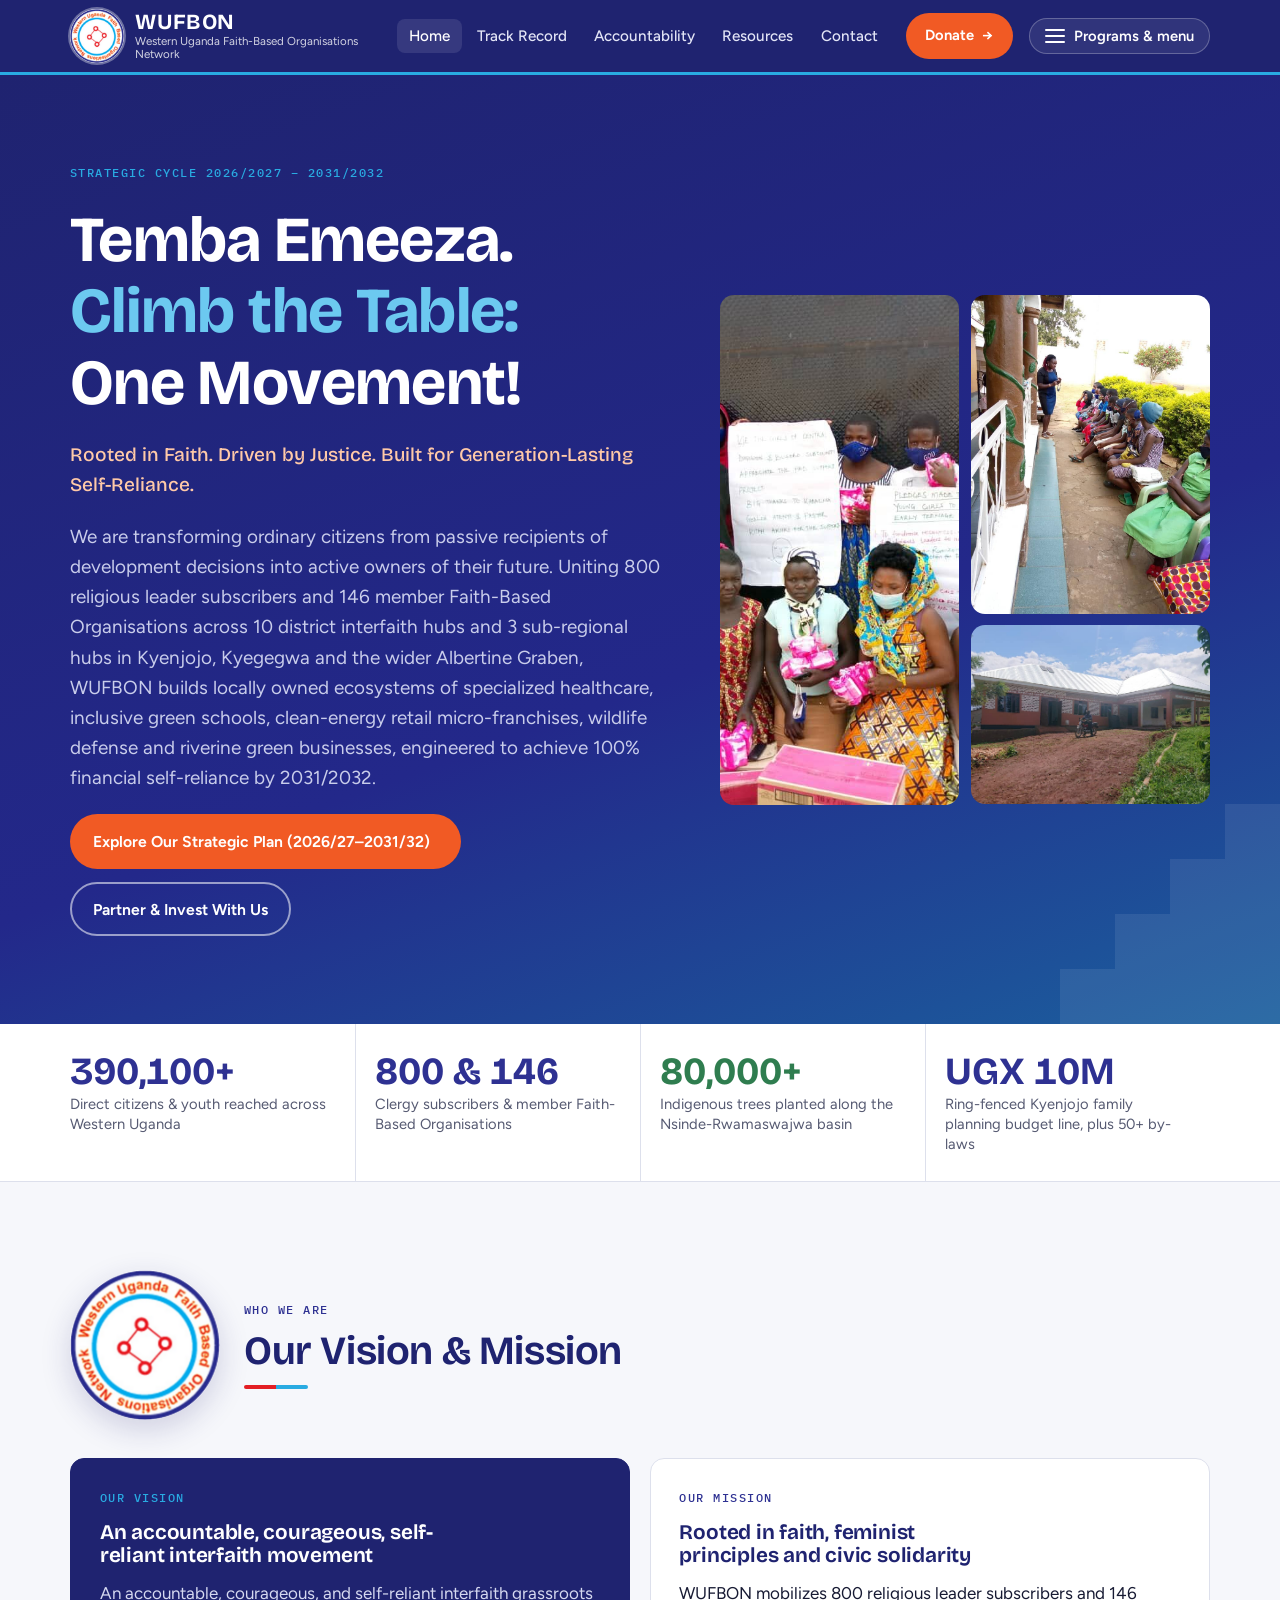
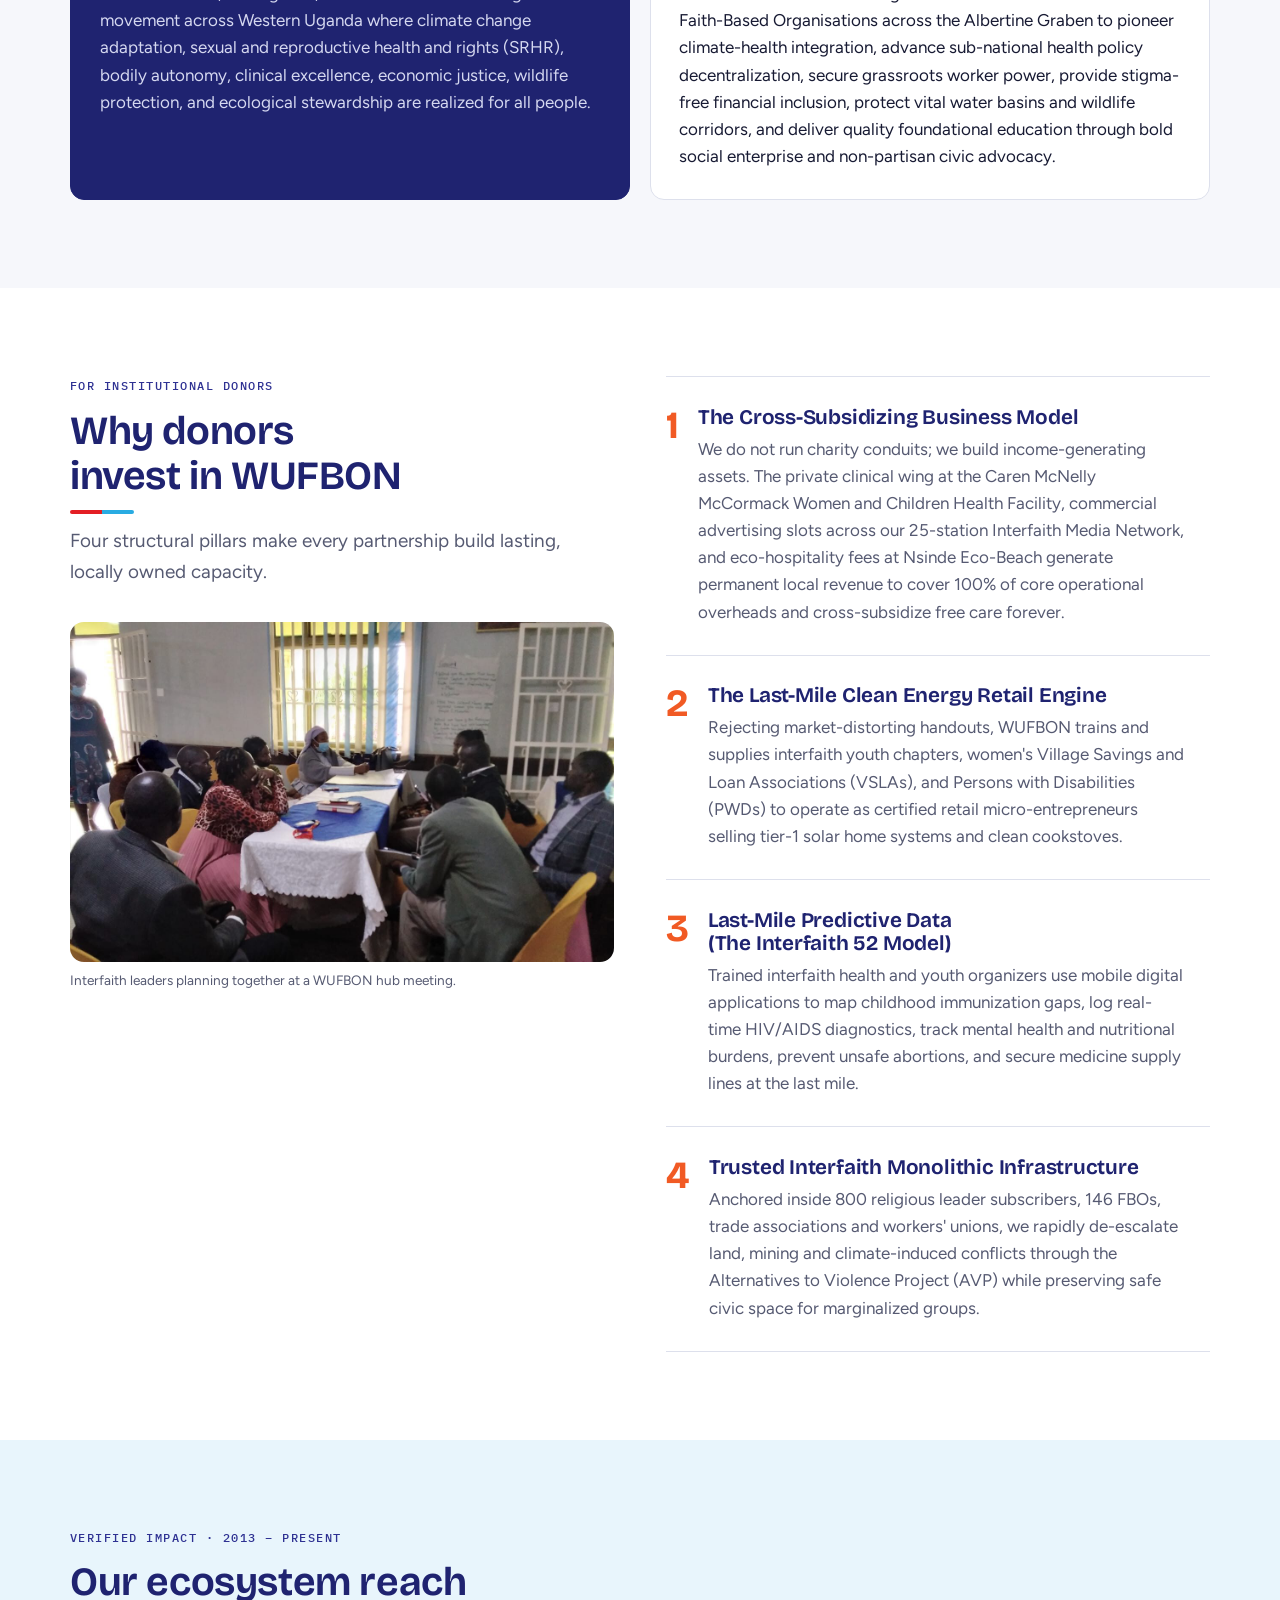
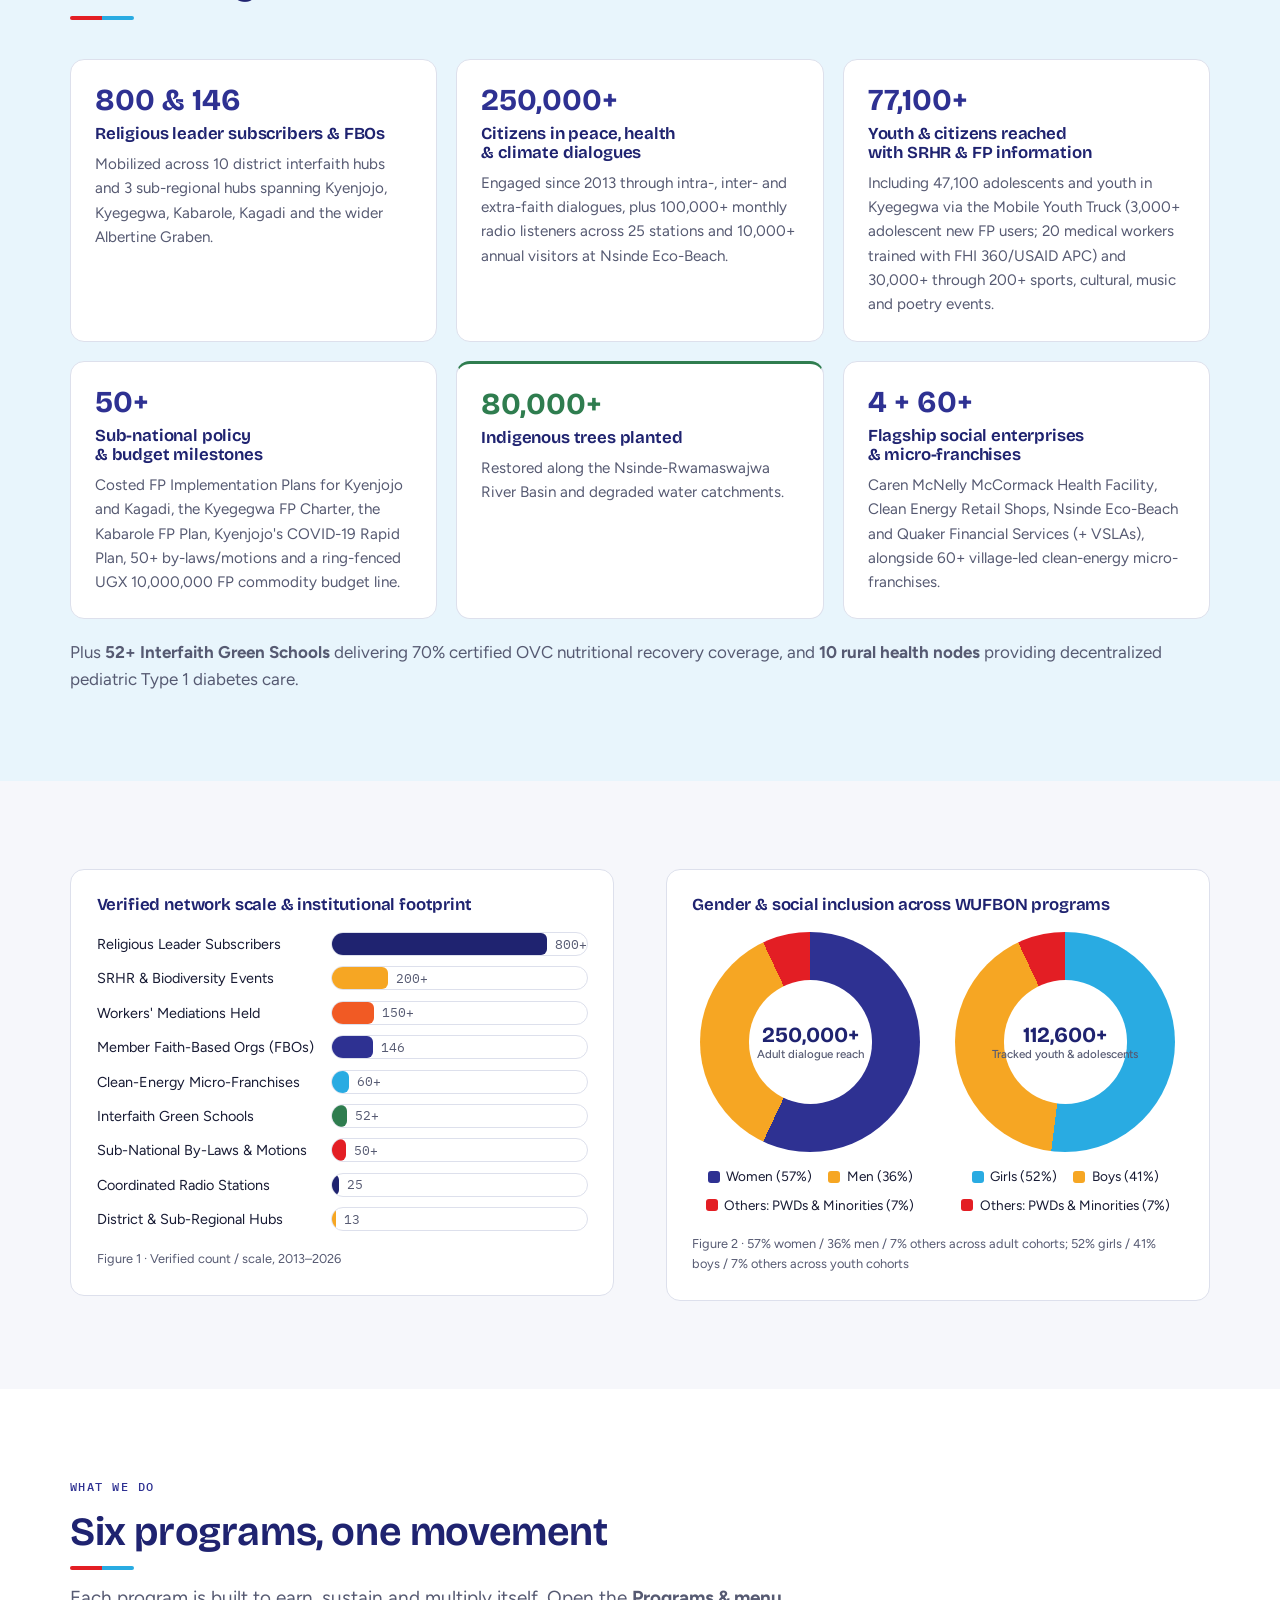
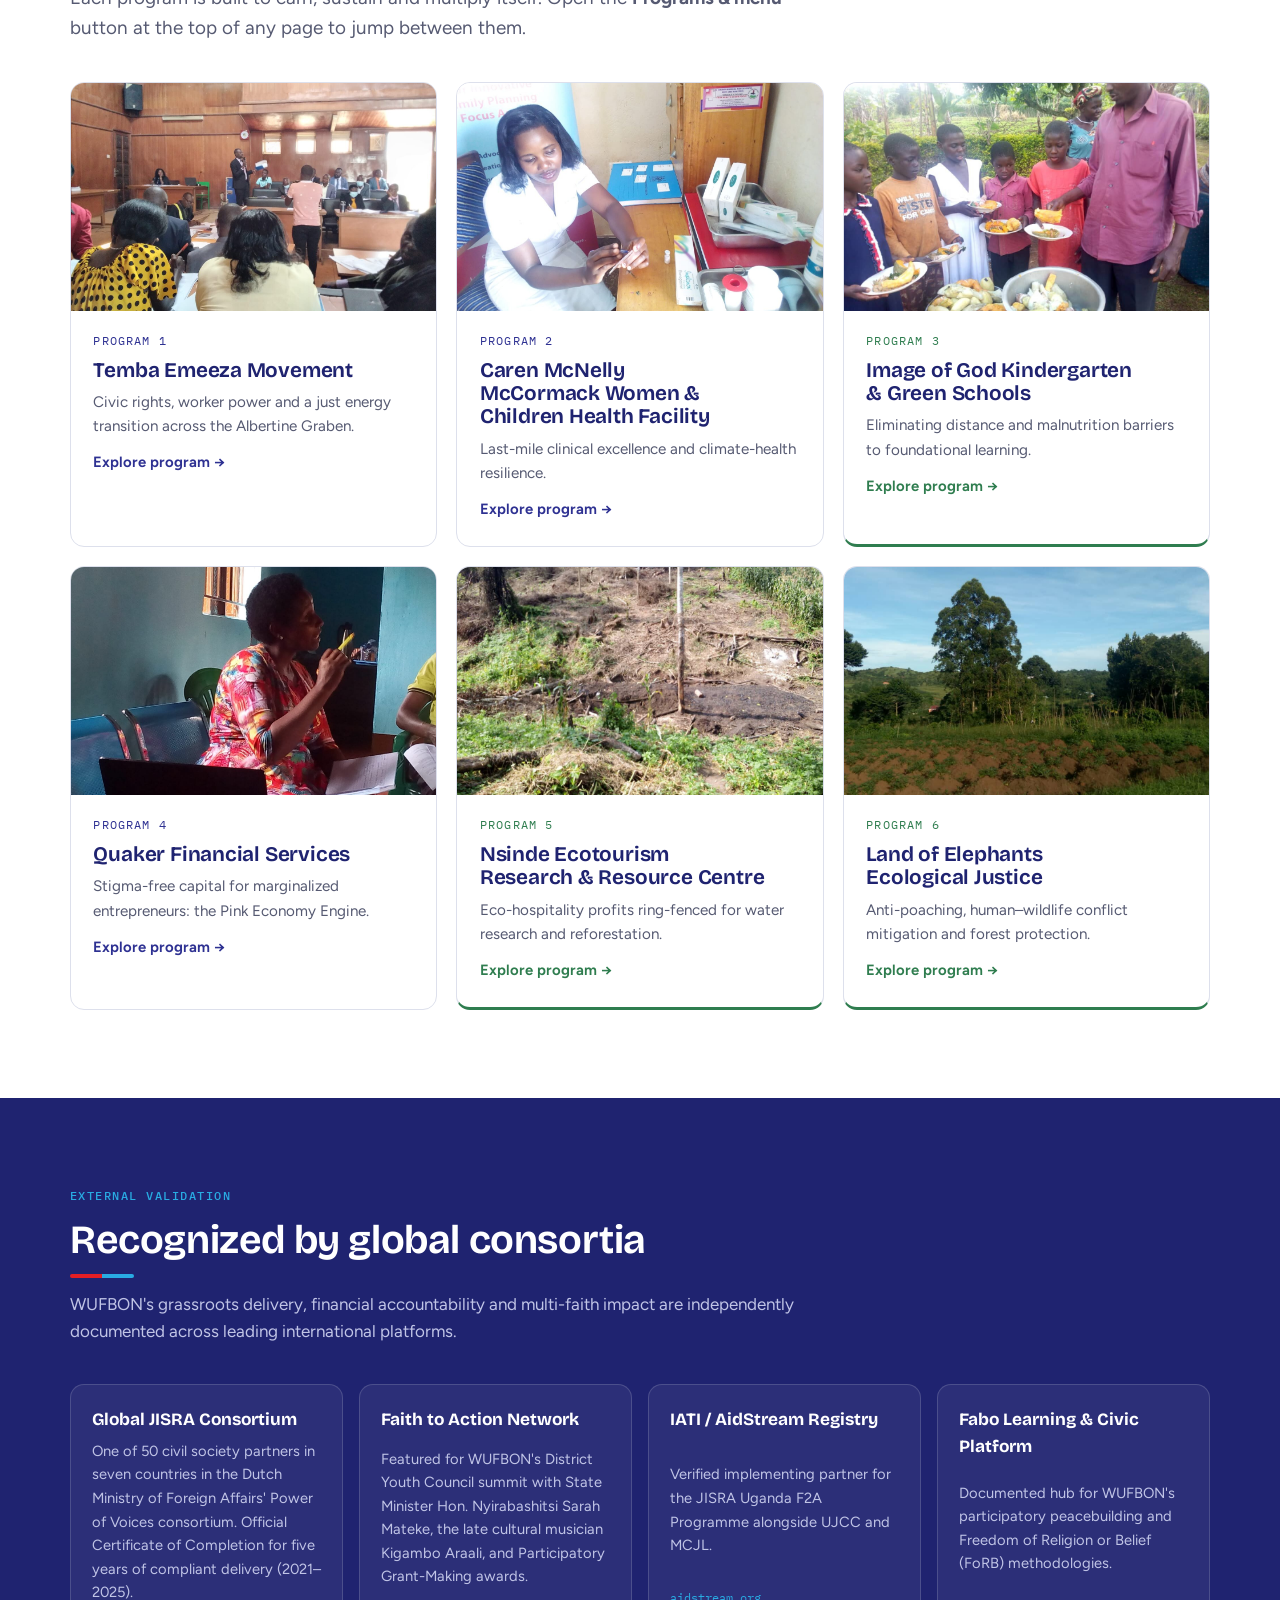
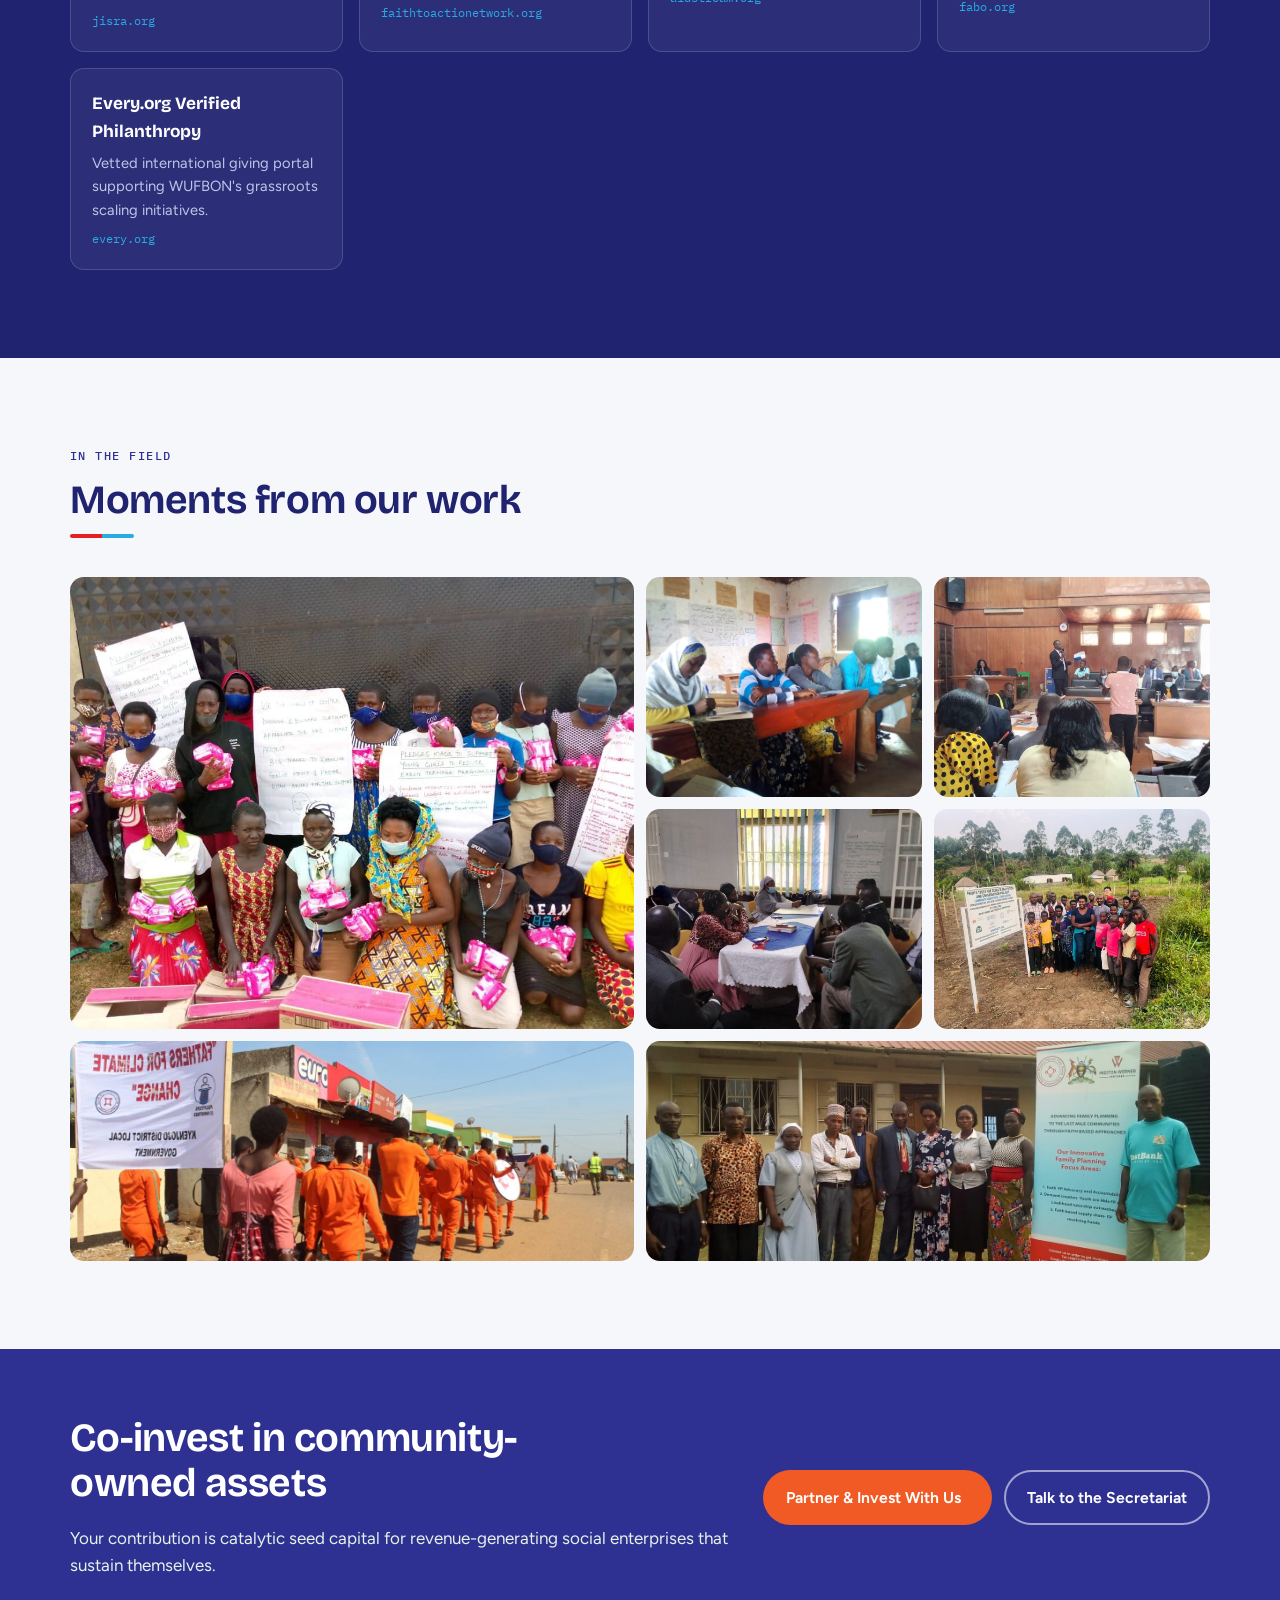
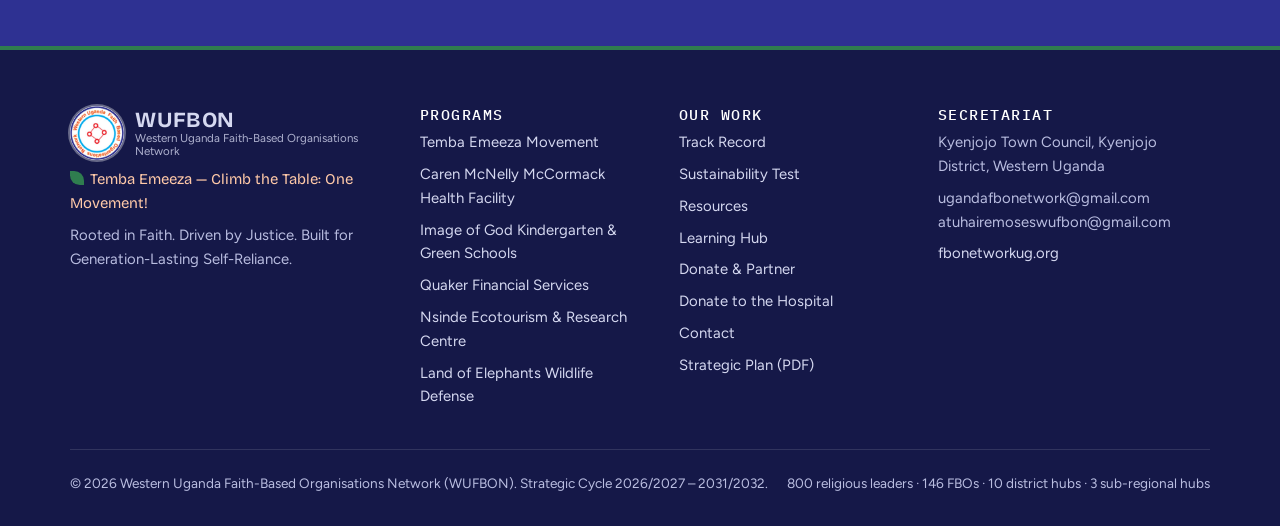
==== index.html @ d3ce6b32 "upload" ====
<!doctype html>
<html lang="en">
<head>
<meta charset="utf-8">
<meta name="viewport" content="width=device-width, initial-scale=1, viewport-fit=cover">
<title>WUFBON — Western Uganda Faith-Based Organisations Network</title>
<meta name="claude:viewport-fit-sides" content="cover">
<meta name="description" content="Temba Emeeza — Climb the Table: One Movement! 800 religious leaders and 146 FBOs building self-reliant communities across Western Uganda.">
<link rel="preconnect" href="https://fonts.googleapis.com"><link rel="preconnect" href="https://fonts.gstatic.com" crossorigin><link rel="stylesheet" href="https://fonts.googleapis.com/css2?family=Bricolage+Grotesque:opsz,wght@12..96,500;12..96,650;12..96,700&family=Figtree:wght@400;500;600;700&family=IBM+Plex+Mono:wght@500&display=swap">
<link rel="icon" type="image/png" href="assets/img/favicon.png">
<link rel="stylesheet" href="assets/css/style.css">
</head>
<body class="">
<a class="skip" href="#main">Skip to content</a>
<header class="site-header">
  <div class="wrap nav">
    <a class="brand" href="index.html" aria-label="WUFBON home"><img class="brand-mark" src="assets/img/wufbon-logo.png" alt="WUFBON logo" width="54" height="54"><span class="brand-text"><strong>WUFBON</strong><span>Western Uganda Faith-Based Organisations Network</span></span></a>
    <ul class="nav-links">
      <li><a href="index.html">Home</a></li>
      <li><a href="projects-and-track-record.html">Track Record</a></li>
      <li><a href="sustainability-test.html">Accountability</a></li>
      <li><a href="resources.html">Resources</a></li>
      <li><a href="contact.html">Contact</a></li>
    </ul>
    <a class="btn btn-primary" href="donate.html">Donate</a>
    <button class="menu-toggle" type="button" data-menu-toggle aria-controls="site-menu" aria-expanded="false"><span class="burger" aria-hidden="true"><span></span><span></span><span></span></span><span class="label">Programs &amp; menu</span></button>
  </div>
</header>

<div class="drawer-backdrop" data-menu-close></div>
<nav class="drawer" id="site-menu" aria-label="Site menu" aria-hidden="true">
  <div class="drawer-head"><a class="brand" href="index.html" style="color:var(--forest)"><img class="brand-mark" src="assets/img/wufbon-logo.png" alt="WUFBON logo" width="54" height="54"><span class="brand-text"><strong style="color:var(--forest)">WUFBON</strong></span></a><button class="drawer-close" type="button" data-menu-close aria-label="Close menu">&times;</button></div>
  <div class="drawer-group"><h2>Our Programs</h2><a href="temba-emeeza-movement.html"><span class="num">01</span><strong>Temba Emeeza Movement</strong><small>Civic rights, worker power & just energy transition</small></a><a href="caren-mccormack-facility.html"><span class="num">02</span><strong>Caren McNelly McCormack Health Facility</strong><small>Women & children's clinical care, climate-health resilience</small></a><a href="green-schools.html"><span class="num">03</span><strong>Image of God Kindergarten & Green Schools</strong><small>52+ interfaith green schools, OVC meals</small></a><a href="quaker-financial-services.html"><span class="num">04</span><strong>Quaker Financial Services</strong><small>Stigma-free capital, the Pink Economy Fund</small></a><a href="conservation-and-ecotourism.html#nsinde"><span class="num">05</span><strong>Nsinde Ecotourism & Research Centre</strong><small>Eco-beach, water lab, riverbank reforestation</small></a><a href="conservation-and-ecotourism.html#elephants"><span class="num">06</span><strong>Land of Elephants Wildlife Defense</strong><small>Anti-poaching, human–wildlife conflict, forests</small></a></div>
  <div class="drawer-group simple"><h2>Our Work &amp; Accountability</h2>
    <a href="projects-and-track-record.html">Track Record (2013–2026)</a>
    <a href="projects-and-track-record.html#policy">Policy &amp; Governance Milestones</a>
    <a href="projects-and-track-record.html#archive">Partnership Archive</a>
    <a href="sustainability-test.html">Five-Question Financial Exit Test</a>
  </div>
  <div class="drawer-group simple"><h2>Resources</h2>
    <a href="resources.html">Resources &amp; Publications</a>
    <a href="learning-hub.html">Learning Hub</a>
  </div>
  <div class="drawer-group simple"><h2>Get Involved</h2>
    <a href="index.html">Home</a>
    <a href="donate.html">Donate &amp; Partner</a>
    <a href="https://www.every.org/western-uganda-fbo-network/f/caren-mcnelly-mccormack">Donate to the Hospital</a>
    <a href="contact.html">Contact Secretariat &amp; Hubs</a>
    <a href="https://fbonetworkug.org/strategic-plan-2026-2032.pdf">Strategic Plan 2026/27–2031/32 (PDF)</a>
  </div>
</nav>
<main id="main">

<section class="hero">
  <svg class="steps-motif" viewBox="0 0 200 200" aria-hidden="true"><path d="M0 200V150h50v-50h50V50h50V0h50v200z" fill="#fff"/></svg>
  <div class="wrap">
    <div class="hero-copy">
      <p class="eyebrow">Strategic Cycle 2026/2027 – 2031/2032</p>
      <h1>Temba Emeeza. <em>Climb the Table:</em> One Movement!</h1>
      <p class="hero-tag">Rooted in Faith. Driven by Justice. Built for Generation-Lasting Self-Reliance.</p>
      <p class="lead">We are transforming ordinary citizens from passive recipients of development decisions into active owners of their future. Uniting 800 religious leader subscribers and 146 member Faith-Based Organisations across 10 district interfaith hubs and 3 sub-regional hubs in Kyenjojo, Kyegegwa and the wider Albertine Graben, WUFBON builds locally owned ecosystems of specialized healthcare, inclusive green schools, clean-energy retail micro-franchises, wildlife defense and riverine green businesses, engineered to achieve 100% financial self-reliance by 2031/2032.</p>
      <div class="cta-row"><a class="btn btn-primary" href="https://fbonetworkug.org/strategic-plan-2026-2032.pdf">Explore Our Strategic Plan (2026/27–2031/32)</a><a class="btn btn-ghost" href="donate.html">Partner &amp; Invest With Us</a></div>
    </div>
    <div class="hero-collage">
      <img src="assets/img/pad-support-pledges.jpg" alt="Girls from Central Division and Busoro sub-county holding sanitary pads and pledge posters at a WUFBON pad support project" class="">
      <img src="assets/img/youth-srhr-session.jpg" alt="A WUFBON facilitator leading an outdoor session with adolescent girls" class="">
      <img src="assets/img/health-facility-building.jpg" alt="The Caren McNelly McCormack Women and Children Health Facility building in Kigoba (Nsinde)" class="">
    </div>
  </div>
</section>

<section class="stats" aria-label="Impact at a glance"><div class="wrap">
  <div class="stat"><b>390,100+</b><span>Direct citizens &amp; youth reached across Western Uganda</span></div>
  <div class="stat"><b>800 &amp; 146</b><span>Clergy subscribers &amp; member Faith-Based Organisations</span></div>
  <div class="stat leaf"><b>80,000+</b><span>Indigenous trees planted along the Nsinde-Rwamaswajwa basin</span></div>
  <div class="stat"><b>UGX 10M</b><span>Ring-fenced Kyenjojo family planning budget line, plus 50+ by-laws</span></div>
</div></section>

<section class="section" id="about"><div class="wrap">
  <div class="section-head" style="grid-template-columns:auto 1fr;align-items:center;gap:1.5rem;max-width:none"><img class="logo-badge" src="assets/img/wufbon-logo.png" alt="Western Uganda Faith Based Organisations Network logo"><div class="stack" style="gap:.6rem"><p class="eyebrow">Who we are</p><h2>Our Vision &amp; Mission</h2></div></div>
  <div class="vm">
    <article><p class="eyebrow">Our Vision</p><h3>An accountable, courageous, self-reliant interfaith movement</h3><p>An accountable, courageous, and self-reliant interfaith grassroots movement across Western Uganda where climate change adaptation, sexual and reproductive health and rights (SRHR), bodily autonomy, clinical excellence, economic justice, wildlife protection, and ecological stewardship are realized for all people.</p></article>
    <article><p class="eyebrow">Our Mission</p><h3>Rooted in faith, feminist principles and civic solidarity</h3><p>WUFBON mobilizes 800 religious leader subscribers and 146 Faith-Based Organisations across the Albertine Graben to pioneer climate-health integration, advance sub-national health policy decentralization, secure grassroots worker power, provide stigma-free financial inclusion, protect vital water basins and wildlife corridors, and deliver quality foundational education through bold social enterprise and non-partisan civic advocacy.</p></article>
  </div>
</div></section>

<section class="section alt"><div class="wrap">
  <div class="split">
    <div class="stack">
      <div class="section-head" style="margin-bottom:1rem"><p class="eyebrow">For institutional donors</p><h2>Why donors invest in WUFBON</h2><p class="lead">Four structural pillars make every partnership build lasting, locally owned capacity.</p></div>
      <figure class="photo"><img src="assets/img/interfaith-dialogue.jpg" alt="Religious and community leaders, including a Catholic sister, in a WUFBON interfaith planning meeting" class=""><figcaption>Interfaith leaders planning together at a WUFBON hub meeting.</figcaption></figure>
    </div>
    <div class="pillars" style="grid-template-columns:1fr">
      <div class="pillar" style="padding-left:0;border-left:0"><span class="n">1</span><h3>The Cross-Subsidizing Business Model</h3><p class="muted">We do not run charity conduits; we build income-generating assets. The private clinical wing at the Caren McNelly McCormack Women and Children Health Facility, commercial advertising slots across our 25-station Interfaith Media Network, and eco-hospitality fees at Nsinde Eco-Beach generate permanent local revenue to cover 100% of core operational overheads and cross-subsidize free care forever.</p></div>
      <div class="pillar" style="padding-left:0;border-left:0"><span class="n">2</span><h3>The Last-Mile Clean Energy Retail Engine</h3><p class="muted">Rejecting market-distorting handouts, WUFBON trains and supplies interfaith youth chapters, women's Village Savings and Loan Associations (VSLAs), and Persons with Disabilities (PWDs) to operate as certified retail micro-entrepreneurs selling tier-1 solar home systems and clean cookstoves.</p></div>
      <div class="pillar" style="padding-left:0;border-left:0"><span class="n">3</span><h3>Last-Mile Predictive Data (The Interfaith 52 Model)</h3><p class="muted">Trained interfaith health and youth organizers use mobile digital applications to map childhood immunization gaps, log real-time HIV/AIDS diagnostics, track mental health and nutritional burdens, prevent unsafe abortions, and secure medicine supply lines at the last mile.</p></div>
      <div class="pillar" style="padding-left:0;border-left:0"><span class="n">4</span><h3>Trusted Interfaith Monolithic Infrastructure</h3><p class="muted">Anchored inside 800 religious leader subscribers, 146 FBOs, trade associations and workers' unions, we rapidly de-escalate land, mining and climate-induced conflicts through the Alternatives to Violence Project (AVP) while preserving safe civic space for marginalized groups.</p></div>
    </div>
  </div>
</div></section>

<section class="section tint"><div class="wrap">
  <div class="section-head"><p class="eyebrow">Verified impact · 2013 – present</p><h2>Our ecosystem reach</h2></div>
  <div class="reach">
    <article><b>800 &amp; 146</b><h3>Religious leader subscribers &amp; FBOs</h3><p>Mobilized across 10 district interfaith hubs and 3 sub-regional hubs spanning Kyenjojo, Kyegegwa, Kabarole, Kagadi and the wider Albertine Graben.</p></article>
    <article><b>250,000+</b><h3>Citizens in peace, health &amp; climate dialogues</h3><p>Engaged since 2013 through intra-, inter- and extra-faith dialogues, plus 100,000+ monthly radio listeners across 25 stations and 10,000+ annual visitors at Nsinde Eco-Beach.</p></article>
    <article><b>77,100+</b><h3>Youth &amp; citizens reached with SRHR &amp; FP information</h3><p>Including 47,100 adolescents and youth in Kyegegwa via the Mobile Youth Truck (3,000+ adolescent new FP users; 20 medical workers trained with FHI 360/USAID APC) and 30,000+ through 200+ sports, cultural, music and poetry events.</p></article>
    <article><b>50+</b><h3>Sub-national policy &amp; budget milestones</h3><p>Costed FP Implementation Plans for Kyenjojo and Kagadi, the Kyegegwa FP Charter, the Kabarole FP Plan, Kyenjojo's COVID-19 Rapid Plan, 50+ by-laws/motions and a ring-fenced UGX 10,000,000 FP commodity budget line.</p></article>
    <article class="leaf"><b>80,000+</b><h3>Indigenous trees planted</h3><p>Restored along the Nsinde-Rwamaswajwa River Basin and degraded water catchments.</p></article>
    <article><b>4 + 60+</b><h3>Flagship social enterprises &amp; micro-franchises</h3><p>Caren McNelly McCormack Health Facility, Clean Energy Retail Shops, Nsinde Eco-Beach and Quaker Financial Services (+ VSLAs), alongside 60+ village-led clean-energy micro-franchises.</p></article>
  </div>
  <p class="muted" style="margin-top:1.2rem">Plus <strong>52+ Interfaith Green Schools</strong> delivering 70% certified OVC nutritional recovery coverage, and <strong>10 rural health nodes</strong> providing decentralized pediatric Type 1 diabetes care.</p>
</div></section>

<section class="section"><div class="wrap">
  <div class="split">
    <div class="chart"><h3>Verified network scale &amp; institutional footprint</h3><div class="hbars"><div class="hbar"><span class="lbl">Religious Leader Subscribers</span><span class="track"><span class="fill" style="width:88.0%;background:var(--forest)"></span><span class="val">800+</span></span></div><div class="hbar"><span class="lbl">SRHR &amp; Biodiversity Events</span><span class="track"><span class="fill" style="width:22.0%;background:var(--river)"></span><span class="val">200+</span></span></div><div class="hbar"><span class="lbl">Workers' Mediations Held</span><span class="track"><span class="fill" style="width:16.5%;background:var(--ochre)"></span><span class="val">150+</span></span></div><div class="hbar"><span class="lbl">Member Faith-Based Orgs (FBOs)</span><span class="track"><span class="fill" style="width:16.1%;background:var(--leaf)"></span><span class="val">146</span></span></div><div class="hbar"><span class="lbl">Clean-Energy Micro-Franchises</span><span class="track"><span class="fill" style="width:6.6%;background:var(--mint)"></span><span class="val">60+</span></span></div><div class="hbar"><span class="lbl">Interfaith Green Schools</span><span class="track"><span class="fill" style="width:5.7%;background:var(--green)"></span><span class="val">52+</span></span></div><div class="hbar"><span class="lbl">Sub-National By-Laws &amp; Motions</span><span class="track"><span class="fill" style="width:5.5%;background:var(--coral)"></span><span class="val">50+</span></span></div><div class="hbar"><span class="lbl">Coordinated Radio Stations</span><span class="track"><span class="fill" style="width:2.8%;background:var(--forest)"></span><span class="val">25</span></span></div><div class="hbar"><span class="lbl">District &amp; Sub-Regional Hubs</span><span class="track"><span class="fill" style="width:1.4%;background:var(--river)"></span><span class="val">13</span></span></div></div><p class="src">Figure 1 · Verified count / scale, 2013–2026</p></div>
    <div class="chart"><h3>Gender &amp; social inclusion across WUFBON programs</h3>
      <div class="donuts"><div class="donut-card"><div class="donut" style="background:conic-gradient(var(--leaf) 0% 57%, var(--river) 57% 93%, var(--coral) 93% 100%)" role="img" aria-label="Adult dialogue reach: Women 57%, Men 36%, Others: PWDs &amp; Minorities 7%"><span>250,000+<small>Adult dialogue reach</small></span></div><ul class="legend"><li><i style="background:var(--leaf)"></i>Women (57%)</li><li><i style="background:var(--river)"></i>Men (36%)</li><li><i style="background:var(--coral)"></i>Others: PWDs &amp; Minorities (7%)</li></ul></div><div class="donut-card"><div class="donut" style="background:conic-gradient(var(--mint) 0% 52%, var(--river) 52% 93%, var(--coral) 93% 100%)" role="img" aria-label="Tracked youth &amp; adolescents: Girls 52%, Boys 41%, Others: PWDs &amp; Minorities 7%"><span>112,600+<small>Tracked youth &amp; adolescents</small></span></div><ul class="legend"><li><i style="background:var(--mint)"></i>Girls (52%)</li><li><i style="background:var(--river)"></i>Boys (41%)</li><li><i style="background:var(--coral)"></i>Others: PWDs &amp; Minorities (7%)</li></ul></div></div>
      <p class="src">Figure 2 · 57% women / 36% men / 7% others across adult cohorts; 52% girls / 41% boys / 7% others across youth cohorts</p></div>
  </div>
</div></section>

<section class="section alt"><div class="wrap">
  <div class="section-head"><p class="eyebrow">What we do</p><h2>Six programs, one movement</h2><p class="lead">Each program is built to earn, sustain and multiply itself. Open the <strong>Programs &amp; menu</strong> button at the top of any page to jump between them.</p></div>
  <div class="programs">
    <a class="program-card" href="temba-emeeza-movement.html"><img src="assets/img/district-council-advocacy.jpg" alt="A WUFBON advocate addressing a district council session" class=""><div class="body"><span class="tag">Program 1</span><h3>Temba Emeeza Movement</h3><p>Civic rights, worker power and a just energy transition across the Albertine Graben.</p><span class="more">Explore program →</span></div></a>
    <a class="program-card" href="caren-mccormack-facility.html"><img src="assets/img/nurse-nsinde.jpg" alt="A nurse preparing family planning supplies at the Nsinde health facility" class=""><div class="body"><span class="tag">Program 2</span><h3>Caren McNelly McCormack Women &amp; Children Health Facility</h3><p>Last-mile clinical excellence and climate-health resilience.</p><span class="more">Explore program →</span></div></a>
    <a class="program-card nature" href="green-schools.html"><img src="assets/img/nyarukoma-school-meal.jpg" alt="Pupils served a nutritious meal at a cookery demonstration at Nyarukoma Primary School" class=""><div class="body"><span class="tag">Program 3</span><h3>Image of God Kindergarten &amp; Green Schools</h3><p>Eliminating distance and malnutrition barriers to foundational learning.</p><span class="more">Explore program →</span></div></a>
    <a class="program-card" href="quaker-financial-services.html"><img src="assets/img/community-leader-speaking.jpg" alt="A community leader speaking at an enterprise and savings meeting" class=""><div class="body"><span class="tag">Program 4</span><h3>Quaker Financial Services</h3><p>Stigma-free capital for marginalized entrepreneurs: the Pink Economy Engine.</p><span class="more">Explore program →</span></div></a>
    <a class="program-card nature" href="conservation-and-ecotourism.html#nsinde"><img src="assets/img/tree-planting-nsinde.jpg" alt="Newly planted tree seedlings at Nsinde" class=""><div class="body"><span class="tag">Program 5</span><h3>Nsinde Ecotourism Research &amp; Resource Centre</h3><p>Eco-hospitality profits ring-fenced for water research and reforestation.</p><span class="more">Explore program →</span></div></a>
    <a class="program-card nature" href="conservation-and-ecotourism.html#elephants"><img src="assets/img/kyenjojo-farmland-trees.jpg" alt="Trees and farmland in the hills of Kyenjojo District" class=""><div class="body"><span class="tag">Program 6</span><h3>Land of Elephants Ecological Justice</h3><p>Anti-poaching, human–wildlife conflict mitigation and forest protection.</p><span class="more">Explore program →</span></div></a>
  </div>
</div></section>

<section class="section dark"><div class="wrap">
  <div class="section-head"><p class="eyebrow">External validation</p><h2>Recognized by global consortia</h2><p style="color:#c0c4e6">WUFBON's grassroots delivery, financial accountability and multi-faith impact are independently documented across leading international platforms.</p></div>
  <div class="validation">
    <a href="https://jisra.org/"><strong>Global JISRA Consortium</strong><span>One of 50 civil society partners in seven countries in the Dutch Ministry of Foreign Affairs' Power of Voices consortium. Official Certificate of Completion for five years of compliant delivery (2021–2025).</span><em>jisra.org</em></a>
    <a href="https://faithtoactionetwork.org/"><strong>Faith to Action Network</strong><span>Featured for WUFBON's District Youth Council summit with State Minister Hon. Nyirabashitsi Sarah Mateke, the late cultural musician Kigambo Araali, and Participatory Grant-Making awards.</span><em>faithtoactionetwork.org</em></a>
    <a href="https://aidstream.org/who-is-using/KE-NCB-2180511403539790/46948"><strong>IATI / AidStream Registry</strong><span>Verified implementing partner for the JISRA Uganda F2A Programme alongside UJCC and MCJL.</span><em>aidstream.org</em></a>
    <a href="https://fabo.org/category/western-uganda-faith-based-organisations-network-jisra-4868"><strong>Fabo Learning &amp; Civic Platform</strong><span>Documented hub for WUFBON's participatory peacebuilding and Freedom of Religion or Belief (FoRB) methodologies.</span><em>fabo.org</em></a>
    <a href="https://www.every.org/western-uganda-fbo-network/f/scaling-joint-initiative"><strong>Every.org Verified Philanthropy</strong><span>Vetted international giving portal supporting WUFBON's grassroots scaling initiatives.</span><em>every.org</em></a>
  </div>
</div></section>

<section class="section"><div class="wrap">
  <div class="section-head"><p class="eyebrow">In the field</p><h2>Moments from our work</h2></div>
  <div class="gallery">
    <img src="assets/img/pad-support-pledges.jpg" alt="Girls holding sanitary pads and pledge posters" class="wide tall">
    <img src="assets/img/community-training.jpg" alt="Women and men of different faiths taking notes during a community training in a classroom" class="">
    <img src="assets/img/district-council-advocacy.jpg" alt="WUFBON advocacy at a district council session" class="">
    <img src="assets/img/interfaith-dialogue.jpg" alt="Interfaith leaders around a table" class="">
    <img src="assets/img/fruit-trees-climate-project.jpg" alt="Community members at the Fruit Trees for Climate Adaptation and Conservation Project site" class="">
    <img src="assets/img/mobile-outreach-march.jpg" alt="Youth in orange marching with a Fathers for Climate Change banner during a mobile outreach in Kyenjojo town" class="wide">
    <img src="assets/img/advancing-fp-faith-leaders-group.jpg" alt="Faith leaders, a Catholic sister and partners beside an Advancing Family Planning through Faith-Based Approaches banner" class="wide">
  </div>
</div></section>
<section class="cta-band"><div class="wrap"><div class="stack"><h2>Co-invest in community-owned assets</h2><p>Your contribution is catalytic seed capital for revenue-generating social enterprises that sustain themselves.</p></div><div class="cta-row"><a class="btn btn-primary" href="donate.html">Partner &amp; Invest With Us</a><a class="btn btn-ghost" href="contact.html">Talk to the Secretariat</a></div></div></section>

</main>

<footer class="site-footer">
  <div class="wrap">
    <div class="footer-cols">
      <div><a class="brand" href="index.html"><img class="brand-mark" src="assets/img/wufbon-logo.png" alt="WUFBON logo" width="54" height="54"><span class="brand-text"><strong>WUFBON</strong><span>Western Uganda Faith-Based Organisations Network</span></span></a>
        <p class="slogan">Temba Emeeza — Climb the Table: One Movement!</p>
        <p>Rooted in Faith. Driven by Justice. Built for Generation-Lasting Self-Reliance.</p></div>
      <div><h3>Programs</h3><a href="temba-emeeza-movement.html">Temba Emeeza Movement</a><a href="caren-mccormack-facility.html">Caren McNelly McCormack Health Facility</a><a href="green-schools.html">Image of God Kindergarten & Green Schools</a><a href="quaker-financial-services.html">Quaker Financial Services</a><a href="conservation-and-ecotourism.html#nsinde">Nsinde Ecotourism & Research Centre</a><a href="conservation-and-ecotourism.html#elephants">Land of Elephants Wildlife Defense</a></div>
      <div><h3>Our Work</h3><a href="projects-and-track-record.html">Track Record</a><a href="sustainability-test.html">Sustainability Test</a><a href="resources.html">Resources</a><a href="learning-hub.html">Learning Hub</a><a href="donate.html">Donate &amp; Partner</a><a href="https://www.every.org/western-uganda-fbo-network/f/caren-mcnelly-mccormack">Donate to the Hospital</a><a href="contact.html">Contact</a><a href="https://fbonetworkug.org/strategic-plan-2026-2032.pdf">Strategic Plan (PDF)</a></div>
      <div><h3>Secretariat</h3><p>Kyenjojo Town Council, Kyenjojo District, Western Uganda</p><p>ugandafbonetwork@gmail.com<br>atuhairemoseswufbon@gmail.com</p><a href="https://fbonetworkug.org">fbonetworkug.org</a></div>
    </div>
    <div class="footer-bottom"><span>© <span id="year">2026</span> Western Uganda Faith-Based Organisations Network (WUFBON). Strategic Cycle 2026/2027 – 2031/2032.</span><span>800 religious leaders · 146 FBOs · 10 district hubs · 3 sub-regional hubs</span></div>
  </div>
</footer>
<button class="to-top" id="to-top" type="button" aria-label="Back to top"><svg class="ring" viewBox="0 0 52 52" aria-hidden="true"><circle cx="26" cy="26" r="24" class="ring-bg"/><circle cx="26" cy="26" r="24" class="ring-fg" id="to-top-ring"/></svg><svg class="arrow" viewBox="0 0 24 24" aria-hidden="true"><path d="M12 19V5M5 12l7-7 7 7" fill="none" stroke="currentColor" stroke-width="2.4" stroke-linecap="round" stroke-linejoin="round"/></svg></button>
<script src="assets/js/main.js"></script>
</body>
</html>
---- assets/css/style.css ----
/* WUFBON — Western Uganda Faith-Based Organisations Network
   Layout: sticky header + slide-in menu drawer; full-bleed colour bands with a centred 1180px column;
   "climb the table" step motif used for section rhythm. Single light theme, all colours explicit. */
:root {
  --forest: #1f2370;      /* logo outer ring navy — header, hero */
  --leaf: #2e3192;        /* primary navy-blue */
  --mint: #29abe2;        /* logo inner ring sky blue — girls, highlights */
  --river: #f6a623;       /* amber — men / boys */
  --ochre: #f15a24;       /* logo lettering orange — buttons, seed capital */
  --coral: #e31e24;       /* logo network red — others / PWDs & minorities */
  --ink: #171a33;
  --muted: #565a72;
  --paper: #f6f7fb;
  --white: #ffffff;
  --line: #dde0ec;
  --tint: #e8f5fc;
  --display: "Bricolage Grotesque", "Segoe UI", system-ui, sans-serif;
  --body: "Figtree", "Segoe UI", system-ui, -apple-system, sans-serif;
  --mono: "IBM Plex Mono", ui-monospace, Menlo, monospace;
  --wrap: 1180px;
  --r: 14px;
  color-scheme: light;
}
* { box-sizing: border-box; }
html { scroll-behavior: smooth; }
@media (prefers-reduced-motion: reduce) { html { scroll-behavior: auto; } *, *::before, *::after { transition: none !important; animation: none !important; } }
body { margin: 0; background: var(--paper); color: var(--ink); font-family: var(--body); font-size: 17px; line-height: 1.6; }
body::before { content: ""; position: fixed; inset: 0 0 auto; height: env(safe-area-inset-top, 0px); z-index: 60; background: var(--forest); }
img { max-width: 100%; display: block; }
a { color: var(--leaf); text-underline-offset: 3px; }
a:hover { color: var(--forest); }
:focus-visible { outline: 3px solid var(--ochre); outline-offset: 2px; border-radius: 4px; }
h1, h2, h3, h4 { font-family: var(--display); line-height: 1.12; text-wrap: balance; margin: 0; color: var(--forest); letter-spacing: -0.01em; }
h1 { font-size: clamp(2.2rem, 5.4vw, 4rem); font-weight: 700; }
h2 { font-size: clamp(1.7rem, 3.4vw, 2.5rem); font-weight: 650; }
h3 { font-size: 1.3rem; font-weight: 650; }
h4 { font-size: 1.05rem; font-weight: 650; }
p { margin: 0; }
.wrap { max-width: var(--wrap); margin: 0 auto; padding-left: max(20px, env(safe-area-inset-left, 0px)); padding-right: max(20px, env(safe-area-inset-right, 0px)); }
.prose { max-width: 68ch; display: grid; gap: 1rem; }
.lead { font-size: 1.18rem; color: var(--muted); }
.eyebrow { font-family: var(--mono); font-size: 0.78rem; letter-spacing: 0.12em; text-transform: uppercase; color: var(--leaf); font-weight: 500; }
.muted { color: var(--muted); }
.skip { position: absolute; left: -999px; top: 8px; background: var(--white); padding: 8px 14px; z-index: 100; }
.skip:focus { left: 12px; }

/* ---------- Header ---------- */
.site-header { position: sticky; top: env(safe-area-inset-top, 0px); z-index: 50; background: var(--forest); color: var(--white); }
.nav { display: flex; align-items: center; gap: 1rem; min-height: 72px; }
.brand { display: flex; align-items: center; gap: 0.7rem; text-decoration: none; color: var(--white); margin-right: auto; }
.brand:hover { color: var(--white); }
.brand-mark { width: 54px; height: 54px; flex: none; border-radius: 50%; background: #fff; box-shadow: 0 0 0 2px rgba(255,255,255,0.35); }
.brand-text { display: grid; line-height: 1.1; }
.brand-text strong { font-family: var(--display); font-size: 1.35rem; letter-spacing: 0.02em; }
.brand-text span { font-size: 0.72rem; opacity: 0.8; }
.nav-links { display: flex; align-items: center; gap: 0.2rem; list-style: none; margin: 0; padding: 0; }
.nav-links a { color: #e3e5f6; text-decoration: none; font-weight: 500; font-size: 0.95rem; padding: 0.5rem 0.75rem; border-radius: 8px; }
.nav-links a:hover, .nav-links a[aria-current="page"] { background: rgba(255,255,255,0.1); color: var(--white); }
.btn { display: inline-flex; align-items: center; gap: 0.5rem; font-family: var(--body); font-weight: 650; font-size: 0.98rem; padding: 0.8rem 1.3rem; border-radius: 999px; text-decoration: none; border: 2px solid transparent; cursor: pointer; transition: transform .15s ease, background .15s ease; }
.btn:hover { transform: translateY(-1px); }
.btn-primary { background: var(--ochre); color: #ffffff; }
.btn-primary:hover { background: #d94a17; color: #ffffff; }
.btn-ghost { border-color: rgba(255,255,255,0.55); color: var(--white); }
.btn-ghost:hover { background: rgba(255,255,255,0.1); color: var(--white); }
.btn-dark { background: var(--forest); color: var(--white); }
.btn-dark:hover { background: var(--leaf); color: var(--white); }
.btn-outline { border-color: var(--leaf); color: var(--leaf); }
.btn-outline:hover { background: var(--tint); }
.nav .btn { padding: 0.55rem 1.1rem; font-size: 0.92rem; }
.menu-toggle { display: inline-flex; align-items: center; gap: 0.55rem; background: rgba(255,255,255,0.08); color: var(--white); border: 1px solid rgba(255,255,255,0.25); border-radius: 999px; padding: 0.5rem 0.95rem; font: 600 0.92rem var(--body); cursor: pointer; }
.menu-toggle:hover { background: rgba(255,255,255,0.16); }
.burger { width: 20px; height: 14px; position: relative; display: inline-block; }
.burger span { position: absolute; left: 0; right: 0; height: 2px; background: currentColor; border-radius: 2px; }
.burger span:nth-child(1) { top: 0; } .burger span:nth-child(2) { top: 6px; } .burger span:nth-child(3) { top: 12px; }
@media (max-width: 1020px) { .nav-links, .nav .btn-primary { display: none; } }
@media (max-width: 420px) { .brand-text span { display: none; } .menu-toggle .label { display: none; } }

/* ---------- Drawer (hamburger menu) ---------- */
.drawer-backdrop { position: fixed; inset: 0; background: rgba(15, 17, 55, 0.55); z-index: 70; opacity: 0; pointer-events: none; transition: opacity .25s ease; }
.drawer { position: fixed; top: 0; right: 0; bottom: 0; width: min(440px, 100%); background: var(--white); z-index: 80; transform: translateX(100%); transition: transform .3s ease; overflow-y: auto; padding: calc(env(safe-area-inset-top, 0px) + 18px) max(22px, env(safe-area-inset-right, 0px)) calc(env(safe-area-inset-bottom, 0px) + 28px) 22px; display: grid; align-content: start; gap: 1.4rem; }
body.menu-open .drawer { transform: none; }
body.menu-open .drawer-backdrop { opacity: 1; pointer-events: auto; }
body.menu-open { overflow: hidden; }
.drawer-head { display: flex; align-items: center; justify-content: space-between; }
.drawer-close { background: var(--tint); border: 0; width: 42px; height: 42px; border-radius: 50%; font-size: 1.5rem; line-height: 1; cursor: pointer; color: var(--forest); }
.drawer-group { display: grid; gap: 0.35rem; }
.drawer-group h2 { font-family: var(--mono); font-size: 0.75rem; letter-spacing: 0.12em; text-transform: uppercase; color: var(--muted); font-weight: 500; padding-bottom: 0.35rem; border-bottom: 1px solid var(--line); }
.drawer-group a { display: grid; grid-template-columns: auto 1fr; gap: 0.1rem 0.8rem; text-decoration: none; color: var(--ink); padding: 0.6rem 0.7rem; border-radius: 10px; }
.drawer-group a:hover, .drawer-group a[aria-current="page"] { background: var(--tint); }
.drawer-group a .num { grid-row: span 2; font-family: var(--mono); font-size: 0.78rem; color: var(--leaf); background: var(--tint); border-radius: 6px; padding: 0.15rem 0.45rem; align-self: start; margin-top: 0.15rem; }
.drawer-group a strong { font-weight: 650; }
.drawer-group a small { color: var(--muted); font-size: 0.84rem; line-height: 1.35; }
.drawer-group.simple a { grid-template-columns: 1fr; font-weight: 600; }

/* ---------- Hero ---------- */
.hero { background: var(--forest); color: #e3ede6; position: relative; overflow: hidden; }
.hero .wrap { padding-block: clamp(3rem, 7vw, 5.5rem); display: grid; grid-template-columns: 1.1fr 0.9fr; gap: clamp(2rem, 4vw, 4rem); align-items: center; }
.hero h1 { color: var(--white); }
.hero h1 em { font-style: normal; color: var(--mint); }
.hero .eyebrow { color: var(--mint); }
.hero-copy { display: grid; gap: 1.3rem; min-width: 0; }
.hero-copy .lead { color: #c9cdeb; }
.hero-tag { font-family: var(--display); font-size: 1.2rem; color: #ffc9a8; font-weight: 500; }
.cta-row { display: flex; flex-wrap: wrap; gap: 0.8rem; }
.hero-collage { display: grid; grid-template-columns: 1fr 1fr; grid-template-rows: auto auto; gap: 12px; min-width: 0; }
.hero-collage > :first-child { grid-row: span 2; }
.hero-collage img, .hero-collage .ph { border-radius: var(--r); width: 100%; height: 100%; object-fit: cover; min-height: 170px; }
.hero-collage .ph { background: rgba(255,255,255,0.06); border-color: rgba(255,255,255,0.3); color: #c9cdeb; }
.steps-motif { position: absolute; right: 0; bottom: 0; width: 220px; opacity: 0.08; pointer-events: none; }
@media (max-width: 900px) { .hero .wrap { grid-template-columns: 1fr; } }

.page-hero { background: var(--forest); color: #d5d8f0; }
.page-hero .wrap { padding-block: clamp(2.6rem, 6vw, 4.5rem); display: grid; grid-template-columns: 1.2fr 0.8fr; gap: 2.5rem; align-items: end; }
.page-hero h1 { color: var(--white); font-size: clamp(2rem, 4.4vw, 3.3rem); }
.page-hero .eyebrow { color: var(--mint); }
.page-hero .hero-copy .lead { color: #c9cdeb; }
.page-hero figure { margin: 0; min-width: 0; }
.page-hero figure img, .page-hero .ph { border-radius: var(--r); aspect-ratio: 4 / 3; width: 100%; object-fit: cover; }
.page-hero .ph { background: rgba(255,255,255,0.06); border-color: rgba(255,255,255,0.3); color: #c9cdeb; }
.crumbs { font-size: 0.85rem; color: #a9aed8; }
.crumbs a { color: #d5d8f0; }
@media (max-width: 860px) { .page-hero .wrap { grid-template-columns: 1fr; } }

/* ---------- Sections ---------- */
.section { padding-block: clamp(3.2rem, 7vw, 5.5rem); }
.section.alt { background: var(--white); }
.section.tint { background: var(--tint); }
.section.dark { background: var(--forest); color: #d5d8f0; }
.section.dark h2, .section.dark h3 { color: var(--white); }
.section.dark .eyebrow { color: var(--mint); }
.section-head { display: grid; gap: 0.8rem; margin-bottom: 2.4rem; max-width: 760px; }
.stack { display: grid; gap: 1.2rem; }
.split { display: grid; grid-template-columns: 1fr 1fr; gap: clamp(2rem, 4vw, 4rem); align-items: start; }
.split > * { min-width: 0; }
@media (max-width: 860px) { .split { grid-template-columns: 1fr; } }

/* Stats strip */
.stats { background: var(--white); border-bottom: 1px solid var(--line); }
.stats .wrap { display: grid; grid-template-columns: repeat(4, 1fr); }
.stat { padding: 1.6rem 1.2rem; border-left: 1px solid var(--line); display: grid; gap: 0.2rem; align-content: start; }
.stat:first-child { border-left: 0; padding-left: 0; }
.stat b { font-family: var(--display); font-size: clamp(1.7rem, 3vw, 2.4rem); color: var(--leaf); line-height: 1.1; font-variant-numeric: tabular-nums; }
.stat span { font-size: 0.92rem; color: var(--muted); line-height: 1.35; }
@media (max-width: 800px) { .stats .wrap { grid-template-columns: 1fr 1fr; } .stat:nth-child(3) { border-left: 0; padding-left: 0; } .stat { border-top: 1px solid var(--line); } .stat:nth-child(-n+2) { border-top: 0; } }

/* Vision / mission */
.vm { display: grid; grid-template-columns: 1fr 1fr; gap: 1.2rem; }
.vm article { background: var(--white); border: 1px solid var(--line); border-radius: var(--r); padding: 1.8rem; display: grid; gap: 0.8rem; align-content: start; }
.vm article:first-child { background: var(--forest); color: #d5d8f0; border-color: var(--forest); }
.vm article:first-child h3 { color: var(--white); }
.vm article:first-child .eyebrow { color: var(--mint); }
@media (max-width: 800px) { .vm { grid-template-columns: 1fr; } }

/* Pillars — numbered because the PDF numbers them */
.pillars { display: grid; grid-template-columns: repeat(2, 1fr); gap: 0; border-top: 1px solid var(--line); }
.pillar { padding: 1.8rem 1.6rem 1.8rem 0; border-bottom: 1px solid var(--line); display: grid; grid-template-columns: auto 1fr; gap: 0.4rem 1.2rem; }
.pillar:nth-child(even) { padding-left: 1.6rem; border-left: 1px solid var(--line); }
.pillar .n { grid-row: span 2; font-family: var(--display); font-size: 2.4rem; font-weight: 700; color: var(--ochre); line-height: 1; }
@media (max-width: 800px) { .pillars { grid-template-columns: 1fr; } .pillar:nth-child(even) { padding-left: 0; border-left: 0; } }

/* Reach list */
.reach { display: grid; grid-template-columns: repeat(3, 1fr); gap: 1.2rem; }
.reach article { background: var(--white); border-radius: var(--r); padding: 1.5rem; display: grid; gap: 0.5rem; align-content: start; border: 1px solid var(--line); }
.reach b { font-family: var(--display); font-size: 1.9rem; color: var(--leaf); line-height: 1.1; }
.reach h3 { font-size: 1.05rem; }
.reach p { font-size: 0.95rem; color: var(--muted); }
@media (max-width: 980px) { .reach { grid-template-columns: 1fr 1fr; } }
@media (max-width: 620px) { .reach { grid-template-columns: 1fr; } }

/* Program cards */
.programs { display: grid; grid-template-columns: repeat(3, 1fr); gap: 1.2rem; }
.program-card { background: var(--white); border-radius: var(--r); overflow: hidden; text-decoration: none; color: var(--ink); display: grid; grid-template-rows: auto 1fr; border: 1px solid var(--line); transition: transform .2s ease, box-shadow .2s ease; }
.program-card:hover { transform: translateY(-3px); box-shadow: 0 14px 30px rgba(31, 35, 112, 0.14); color: var(--ink); }
.program-card img, .program-card .ph { aspect-ratio: 16 / 10; width: 100%; object-fit: cover; border-radius: 0; border-width: 0 0 2px 0; }
.program-card .body { padding: 1.3rem 1.4rem 1.5rem; display: grid; gap: 0.5rem; align-content: start; }
.program-card .tag { font-family: var(--mono); font-size: 0.74rem; letter-spacing: 0.1em; text-transform: uppercase; color: var(--leaf); }
.program-card p { font-size: 0.95rem; color: var(--muted); }
.program-card .more { font-weight: 650; color: var(--leaf); font-size: 0.93rem; margin-top: 0.3rem; }
@media (max-width: 980px) { .programs { grid-template-columns: 1fr 1fr; } }
@media (max-width: 620px) { .programs { grid-template-columns: 1fr; } }

/* Feature lists */
.features { display: grid; grid-template-columns: repeat(2, 1fr); gap: 1.2rem; }
.features.three { grid-template-columns: repeat(3, 1fr); }
.feature { background: var(--white); border: 1px solid var(--line); border-radius: var(--r); padding: 1.5rem; display: grid; gap: 0.55rem; align-content: start; }
.feature .ico { width: 40px; height: 40px; border-radius: 10px; background: var(--tint); color: var(--leaf); display: grid; place-items: center; }
.feature .ico svg { width: 22px; height: 22px; }
.feature p { color: var(--muted); font-size: 0.97rem; }
.section.tint .feature { border-color: transparent; }
@media (max-width: 900px) { .features.three { grid-template-columns: 1fr 1fr; } }
@media (max-width: 680px) { .features, .features.three { grid-template-columns: 1fr; } }

/* Photo + placeholders */
.photo { margin: 0; display: grid; gap: 0.5rem; }
.photo img { border-radius: var(--r); width: 100%; object-fit: cover; }
.photo figcaption { font-size: 0.85rem; color: var(--muted); }
.ph { border: 2px dashed #aab0cf; border-radius: var(--r); background: repeating-linear-gradient(135deg, #f1f3f9 0 12px, #e8ebf4 12px 24px); color: var(--muted); display: grid; place-content: center; justify-items: center; gap: 0.35rem; text-align: center; padding: 1.2rem; min-height: 200px; font-size: 0.9rem; }
.ph svg { width: 34px; height: 34px; opacity: 0.7; }
.ph strong { font-family: var(--mono); font-size: 0.75rem; letter-spacing: 0.1em; text-transform: uppercase; }
.ph small { max-width: 30ch; line-height: 1.35; }
.gallery { display: grid; grid-template-columns: repeat(4, 1fr); grid-auto-rows: 220px; gap: 12px; }
.gallery > * { min-height: 0; }
.gallery img { width: 100%; height: 100%; object-fit: cover; border-radius: var(--r); }
.gallery .ph { min-height: 0; height: 100%; }
.gallery .wide { grid-column: span 2; }
.gallery .tall { grid-row: span 2; }
@media (max-width: 860px) { .gallery { grid-template-columns: 1fr 1fr; grid-auto-rows: 180px; } }
@media (max-width: 480px) { .gallery { grid-template-columns: 1fr; } .gallery .wide { grid-column: auto; } .gallery .tall { grid-row: auto; } }

/* Quote */
.quote { border-left: 4px solid var(--ochre); padding: 0.4rem 0 0.4rem 1.4rem; display: grid; gap: 0.7rem; }
.quote p { font-family: var(--display); font-size: clamp(1.3rem, 2.4vw, 1.75rem); color: var(--forest); line-height: 1.3; }
.quote cite { font-style: normal; font-size: 0.92rem; color: var(--muted); }
.section.dark .quote p { color: var(--white); }
.section.dark .quote cite { color: #a9aed8; }

/* Tables */
.table-wrap { overflow-x: auto; border: 1px solid var(--line); border-radius: var(--r); background: var(--white); }
table { width: 100%; border-collapse: collapse; font-size: 0.95rem; min-width: 640px; }
th, td { text-align: left; padding: 0.9rem 1rem; border-bottom: 1px solid var(--line); vertical-align: top; }
thead th { background: var(--forest); color: var(--white); font-family: var(--body); font-weight: 600; font-size: 0.86rem; letter-spacing: 0.02em; }
tbody tr:last-child td { border-bottom: 0; }
tbody tr:nth-child(even) { background: #f8f9fc; }
td.num, th.num { text-align: right; font-variant-numeric: tabular-nums; white-space: nowrap; }
td strong { color: var(--forest); }

/* ---------- Charts (HTML/CSS) ---------- */
.chart { background: var(--white); border: 1px solid var(--line); border-radius: var(--r); padding: 1.6rem; display: grid; gap: 1.1rem; min-width: 0; }
.chart h3 { font-size: 1.05rem; }
.chart .src { font-size: 0.8rem; color: var(--muted); }
.hbars { display: grid; gap: 0.65rem; }
.hbar { display: grid; grid-template-columns: minmax(130px, 220px) 1fr; gap: 0.9rem; align-items: center; font-size: 0.9rem; }
.hbar .lbl { color: var(--ink); line-height: 1.25; }
.hbar .track { display: flex; align-items: center; gap: 0.5rem; min-width: 0; }
.hbar .fill { height: 22px; border-radius: 0 6px 6px 0; background: var(--leaf); min-width: 4px; }
.hbar .val { font-family: var(--mono); font-size: 0.82rem; color: var(--muted); white-space: nowrap; }
@media (max-width: 560px) { .hbar { grid-template-columns: 1fr; gap: 0.25rem; } }
.donuts { display: grid; grid-template-columns: 1fr 1fr; gap: 1.2rem; }
.donut-card { display: grid; justify-items: center; gap: 0.9rem; text-align: center; }
.donut { width: min(220px, 100%); aspect-ratio: 1; border-radius: 50%; position: relative; display: grid; place-items: center; }
.donut::after { content: ""; position: absolute; inset: 22%; background: var(--white); border-radius: 50%; }
.donut span { position: relative; z-index: 1; font-family: var(--display); font-weight: 700; color: var(--forest); font-size: 1.35rem; line-height: 1.1; }
.donut span small { display: block; font-family: var(--body); font-weight: 500; font-size: 0.72rem; color: var(--muted); }
.legend { display: flex; flex-wrap: wrap; gap: 0.4rem 1rem; justify-content: center; font-size: 0.85rem; list-style: none; padding: 0; margin: 0; }
.legend li { display: flex; align-items: center; gap: 0.4rem; }
.legend i { width: 12px; height: 12px; border-radius: 3px; display: inline-block; }
@media (max-width: 560px) { .donuts { grid-template-columns: 1fr; } }
.stacked { display: grid; gap: 0.9rem; }
.stacked .row { display: grid; grid-template-columns: minmax(150px, 260px) 1fr; gap: 0.9rem; align-items: center; font-size: 0.88rem; }
.stacked .bar { display: flex; align-items: center; gap: 0.5rem; min-width: 0; }
.stacked .seg-wrap { display: flex; height: 22px; border-radius: 0 6px 6px 0; overflow: hidden; min-width: 4px; }
.stacked .seg-wrap i { display: block; height: 100%; }
@media (max-width: 560px) { .stacked .row { grid-template-columns: 1fr; gap: 0.25rem; } }
.columns { display: grid; grid-template-columns: auto 1fr; gap: 0.8rem; }
.columns .axis { display: flex; flex-direction: column; justify-content: space-between; font-family: var(--mono); font-size: 0.75rem; color: var(--muted); height: 260px; text-align: right; }
.columns .plot { display: grid; grid-template-columns: repeat(5, 1fr); gap: clamp(8px, 2vw, 22px); height: 260px; align-items: end; border-bottom: 1px solid var(--ink); background: repeating-linear-gradient(to top, transparent 0 calc(25% - 1px), var(--line) calc(25% - 1px) 25%); }
.columns .col { height: 100%; display: flex; flex-direction: column; border-radius: 6px 6px 0 0; overflow: hidden; }
.columns .col i { display: grid; place-items: center; font-style: normal; font-size: 0.78rem; font-weight: 600; text-align: center; line-height: 1.15; }
.columns .col .seed { background: var(--ochre); color: #ffffff; }
.columns .col .local { background: var(--leaf); color: var(--white); }
.columns .xlabels { grid-column: 2; display: grid; grid-template-columns: repeat(5, 1fr); gap: clamp(8px, 2vw, 22px); font-size: 0.78rem; text-align: center; color: var(--muted); line-height: 1.25; }
.columns .xlabels b { display: block; color: var(--ink); font-weight: 600; }

/* Timeline (track record archive) */
.timeline { display: grid; gap: 1.2rem; }
.project { background: var(--white); border: 1px solid var(--line); border-radius: var(--r); overflow: hidden; }
.project summary { list-style: none; cursor: pointer; padding: 1.3rem 1.5rem; display: grid; grid-template-columns: auto 1fr auto; gap: 0.3rem 1.2rem; align-items: center; }
.project summary::-webkit-details-marker { display: none; }
.project .yrs { font-family: var(--mono); font-size: 0.8rem; color: var(--leaf); background: var(--tint); padding: 0.3rem 0.6rem; border-radius: 6px; white-space: nowrap; grid-row: span 2; align-self: start; }
.project summary h3 { font-size: 1.12rem; }
.project summary .meta { font-size: 0.88rem; color: var(--muted); grid-column: 2; }
.project summary .chev { grid-row: 1 / span 2; grid-column: 3; width: 30px; height: 30px; border-radius: 50%; background: var(--tint); display: grid; place-items: center; transition: transform .2s ease; color: var(--forest); font-weight: 700; }
.project[open] summary .chev { transform: rotate(45deg); }
.project .content { padding: 0 1.5rem 1.5rem; display: grid; gap: 0.9rem; max-width: 85ch; }
.project .content h4 { color: var(--leaf); }
.status { display: inline-block; font-size: 0.72rem; font-family: var(--mono); text-transform: uppercase; letter-spacing: 0.08em; padding: 0.15rem 0.5rem; border-radius: 99px; background: #fde4da; color: #a3300c; margin-left: 0.4rem; vertical-align: middle; }
@media (max-width: 600px) { .project summary { grid-template-columns: 1fr auto; } .project .yrs { grid-row: auto; justify-self: start; } .project summary .meta { grid-column: 1; } .project summary .chev { grid-column: 2; grid-row: 1 / span 3; } }

/* Fact list */
.facts { display: grid; gap: 0; border-top: 1px solid var(--line); }
.facts div { display: grid; grid-template-columns: 220px 1fr; gap: 1rem; padding: 1rem 0; border-bottom: 1px solid var(--line); }
.facts dt { font-weight: 650; color: var(--forest); }
.facts dd { margin: 0; color: var(--ink); }
@media (max-width: 640px) { .facts div { grid-template-columns: 1fr; gap: 0.2rem; } }

/* Test questions — ordered, the PDF numbers them */
.test { display: grid; gap: 1rem; counter-reset: q; }
.test li { list-style: none; background: var(--white); border: 1px solid var(--line); border-radius: var(--r); padding: 1.4rem 1.5rem; display: grid; grid-template-columns: auto 1fr; gap: 0.3rem 1.2rem; }
.test li::before { counter-increment: q; content: counter(q); grid-row: span 2; width: 44px; height: 44px; border-radius: 50%; background: var(--forest); color: var(--white); display: grid; place-items: center; font-family: var(--display); font-weight: 700; font-size: 1.2rem; }
.test ol { padding: 0; margin: 0; }

/* Validation links */
.validation { display: grid; grid-template-columns: repeat(auto-fit, minmax(260px, 1fr)); gap: 1rem; }
.validation a { display: grid; gap: 0.4rem; text-decoration: none; color: inherit; background: rgba(255,255,255,0.06); border: 1px solid rgba(255,255,255,0.15); border-radius: var(--r); padding: 1.3rem; transition: background .2s ease; }
.validation a:hover { background: rgba(255,255,255,0.12); color: inherit; }
.validation strong { color: var(--white); font-family: var(--display); font-size: 1.08rem; }
.validation span { font-size: 0.92rem; color: #c0c4e6; }
.validation em { font-style: normal; font-family: var(--mono); font-size: 0.75rem; color: var(--mint); word-break: break-all; }

/* Donate tracks */
.tracks { display: grid; gap: 1rem; }
.track { background: var(--white); border: 1px solid var(--line); border-radius: var(--r); display: grid; grid-template-columns: 220px 1fr 1fr; overflow: hidden; }
.track > div { padding: 1.3rem 1.4rem; display: grid; gap: 0.35rem; align-content: start; }
.track > div:first-child { background: var(--forest); color: var(--white); }
.track > div:first-child small { color: var(--mint); font-family: var(--mono); font-size: 0.74rem; letter-spacing: 0.1em; text-transform: uppercase; }
.track > div:first-child h3 { color: var(--white); font-size: 1.12rem; }
.track > div:last-child { background: var(--tint); }
.track .k { font-family: var(--mono); font-size: 0.72rem; letter-spacing: 0.1em; text-transform: uppercase; color: var(--muted); }
@media (max-width: 860px) { .track { grid-template-columns: 1fr; } }
.give { display: grid; grid-template-columns: repeat(3, 1fr); gap: 1.2rem; }
.give article { background: var(--white); border-radius: var(--r); padding: 1.6rem; display: grid; gap: 0.7rem; align-content: start; border: 1px solid var(--line); }
@media (max-width: 900px) { .give { grid-template-columns: 1fr; } }

/* Contact */
.contact-grid { display: grid; grid-template-columns: 1fr 1fr; gap: 2rem; align-items: start; }
.contact-grid > * { min-width: 0; }
.contact-list { display: grid; gap: 1rem; }
.contact-list article { background: var(--white); border: 1px solid var(--line); border-radius: var(--r); padding: 1.2rem 1.3rem; display: grid; gap: 0.3rem; }
.contact-list h3 { font-size: 1rem; }
.email-row { display: flex; flex-wrap: wrap; align-items: center; gap: 0.5rem; }
.email-row code { font-family: var(--mono); font-size: 0.88rem; background: var(--tint); padding: 0.2rem 0.5rem; border-radius: 6px; user-select: all; word-break: break-all; }
.copy { font: 600 0.78rem var(--body); border: 1px solid var(--line); background: var(--white); border-radius: 99px; padding: 0.25rem 0.7rem; cursor: pointer; color: var(--leaf); }
form.card { background: var(--white); border: 1px solid var(--line); border-radius: var(--r); padding: 1.6rem; display: grid; gap: 1rem; }
label { display: grid; gap: 0.35rem; font-weight: 600; font-size: 0.92rem; }
input, select, textarea { font: inherit; font-weight: 400; border: 1px solid #c5c9dc; border-radius: 10px; padding: 0.75rem 0.85rem; background: var(--white); color: var(--ink); width: 100%; }
textarea { min-height: 140px; resize: vertical; }
.form-row { display: grid; grid-template-columns: 1fr 1fr; gap: 1rem; }
@media (max-width: 560px) { .form-row { grid-template-columns: 1fr; } }
.form-note { font-size: 0.88rem; color: var(--leaf); background: var(--tint); border-radius: 10px; padding: 0.8rem 1rem; }
@media (max-width: 860px) { .contact-grid { grid-template-columns: 1fr; } }
.map-ph { min-height: 320px; }

/* CTA band */
.cta-band { background: var(--leaf); color: #e6f2ea; }
.cta-band .wrap { padding-block: clamp(2.8rem, 6vw, 4.2rem); display: grid; grid-template-columns: 1fr auto; gap: 2rem; align-items: center; }
.cta-band h2 { color: var(--white); }
@media (max-width: 760px) { .cta-band .wrap { grid-template-columns: 1fr; } }

/* Footer */
.site-footer { background: #151848; color: #b9bde0; font-size: 0.93rem; }
.site-footer .wrap { padding-block: 3.5rem 2rem; display: grid; gap: 2.5rem; padding-bottom: calc(env(safe-area-inset-bottom, 0px) + 2rem); }
.footer-cols { display: grid; grid-template-columns: 1.4fr 1fr 1fr 1.2fr; gap: 2rem; }
.footer-cols > * { min-width: 0; display: grid; gap: 0.5rem; align-content: start; }
.footer-cols h3 { color: var(--white); font-size: 0.95rem; font-family: var(--mono); font-weight: 500; letter-spacing: 0.1em; text-transform: uppercase; }
.footer-cols a { color: #d5d8f0; text-decoration: none; }
.footer-cols a:hover { color: var(--white); text-decoration: underline; }
.footer-cols .brand { margin: 0; }
.footer-bottom { border-top: 1px solid rgba(255,255,255,0.12); padding-top: 1.4rem; display: flex; flex-wrap: wrap; justify-content: space-between; gap: 1rem; font-size: 0.85rem; }
.slogan { font-family: var(--display); color: #ffc9a8; }
@media (max-width: 900px) { .footer-cols { grid-template-columns: 1fr 1fr; } }
@media (max-width: 520px) { .footer-cols { grid-template-columns: 1fr; } }
.columns > * { min-width: 0; }
.columns .col i { overflow: hidden; }
@media (max-width: 560px) { .columns .col i { font-size: 0.66rem; } .columns .xlabels { font-size: 0.68rem; } }
@media (min-width: 861px) { .sticky-chart { position: sticky; top: 96px; } }

/* Logo-based accents */
.hero { background: linear-gradient(160deg, #1f2370 0%, #23288a 60%, #1b5f9e 100%); }
.hero h1 em { color: #6cc9f0; }
.site-header { border-bottom: 3px solid var(--mint); }
.section-head h2::after, .page-hero h1::after { content: ""; display: block; width: 64px; height: 4px; margin-top: 0.7rem; border-radius: 2px; background: linear-gradient(90deg, var(--coral) 0 50%, var(--mint) 50% 100%); }
.logo-badge { width: 150px; height: 150px; border-radius: 50%; background: #fff; box-shadow: 0 10px 30px rgba(31,35,112,0.18); }
.footer-logo { width: 72px; height: 72px; }

/* ---------- Motion ---------- */
.form-note.is-error { color: #a3150f; background: #fde6e4; }
.site-header { transition: box-shadow .25s ease; }
.site-header.scrolled { box-shadow: 0 6px 24px rgba(15, 17, 55, 0.28); }
@keyframes rise { from { opacity: 0; transform: translateY(22px); } to { opacity: 1; transform: none; } }
@keyframes pop { from { opacity: 0; transform: scale(.94); } to { opacity: 1; transform: none; } }
@keyframes drift { 0%, 100% { transform: translateY(0); } 50% { transform: translateY(-12px); } }
@keyframes spinIn { from { transform: rotate(-90deg) scale(.85); opacity: 0; } to { transform: none; opacity: 1; } }
@keyframes pulse { 0%, 100% { box-shadow: 0 0 0 0 rgba(241, 90, 36, 0.55); } 70% { box-shadow: 0 0 0 12px rgba(241, 90, 36, 0); } }
.hero-copy > *, .page-hero .hero-copy > * { animation: rise .7s cubic-bezier(.2,.7,.2,1) both; }
.hero-copy > :nth-child(2) { animation-delay: .08s; } .hero-copy > :nth-child(3) { animation-delay: .16s; }
.hero-copy > :nth-child(4) { animation-delay: .24s; } .hero-copy > :nth-child(5) { animation-delay: .32s; }
.hero-collage > * { animation: pop .8s cubic-bezier(.2,.7,.2,1) both; }
.hero-collage > :nth-child(1) { animation-delay: .2s; } .hero-collage > :nth-child(2) { animation-delay: .35s; } .hero-collage > :nth-child(3) { animation-delay: .5s; }
.page-hero figure { animation: pop .8s .2s cubic-bezier(.2,.7,.2,1) both; }
.steps-motif { animation: drift 7s ease-in-out infinite; }
.nav .btn-primary { animation: pulse 2.6s 1.5s ease-out 3; }
.brand-mark { transition: transform .5s ease; }
.brand:hover .brand-mark { transform: rotate(-12deg) scale(1.05); }
.logo-badge { animation: spinIn 1s .2s cubic-bezier(.2,.7,.2,1) both; }
.program-card img, .program-card .ph, .gallery img { transition: transform .5s ease; }
.program-card { overflow: hidden; }
.program-card:hover img { transform: scale(1.05); }
.gallery > * { overflow: hidden; border-radius: var(--r); }
.gallery img:hover { transform: scale(1.04); }
.feature, .reach article, .give article, .contact-list article { transition: transform .2s ease, box-shadow .2s ease; }
.feature:hover, .reach article:hover, .give article:hover { transform: translateY(-3px); box-shadow: 0 12px 26px rgba(31, 35, 112, 0.1); }
.btn-primary::after { content: "→"; display: inline-block; transition: transform .2s ease; }
.btn-primary:hover::after { transform: translateX(4px); }
.cta-row .btn-primary::after { content: ""; }
/* Scroll reveal (only when JS is running) */
.anim .reveal { opacity: 0; transform: translateY(26px); transition: opacity .7s ease var(--d, 0ms), transform .7s cubic-bezier(.2,.7,.2,1) var(--d, 0ms); }
.anim .reveal.in { opacity: 1; transform: none; }
.anim .chart .fill, .anim .chart .seg-wrap { transform: scaleX(0); transform-origin: left center; transition: transform 1.1s cubic-bezier(.2,.7,.2,1) calc(var(--d, 0ms) + .25s); }
.anim .chart.in .fill, .anim .chart.in .seg-wrap { transform: none; }
.anim .chart .col { transform: scaleY(0); transform-origin: bottom; transition: transform 1s cubic-bezier(.2,.7,.2,1); }
.anim .chart.in .col { transform: none; }
.anim .chart.in .col:nth-child(2) { transition-delay: .12s; } .anim .chart.in .col:nth-child(3) { transition-delay: .24s; }
.anim .chart.in .col:nth-child(4) { transition-delay: .36s; } .anim .chart.in .col:nth-child(5) { transition-delay: .48s; }
.anim .chart .donut { transform: rotate(-90deg) scale(.85); opacity: 0; transition: transform 1.1s cubic-bezier(.2,.7,.2,1) .2s, opacity .6s ease .2s; }
.anim .chart.in .donut { transform: none; opacity: 1; }
@media (prefers-reduced-motion: reduce) { .hero-copy > *, .hero-collage > *, .page-hero figure, .steps-motif, .logo-badge, .nav .btn-primary { animation: none !important; } }

/* Back to top */
.to-top { position: fixed; right: calc(env(safe-area-inset-right, 0px) + 20px); bottom: calc(env(safe-area-inset-bottom, 0px) + 20px); z-index: 45; width: 52px; height: 52px; border-radius: 50%; border: 0; padding: 0; cursor: pointer; background: var(--ochre); color: #fff; box-shadow: 0 8px 22px rgba(31, 35, 112, 0.3); display: grid; place-items: center; opacity: 0; visibility: hidden; transform: translateY(16px) scale(.9); transition: opacity .3s ease, transform .3s ease, visibility .3s, background .2s ease; }
.to-top.show { opacity: 1; visibility: visible; transform: none; }
.to-top:hover { background: #d94a17; }
.to-top:hover .arrow { transform: translateY(-3px); }
.to-top .ring { position: absolute; inset: 0; width: 100%; height: 100%; transform: rotate(-90deg); }
.to-top .ring circle { fill: none; stroke-width: 3; }
.to-top .ring-bg { stroke: rgba(255,255,255,0.25); }
.to-top .ring-fg { stroke: #fff; stroke-linecap: round; transition: stroke-dashoffset .1s linear; }
.to-top .arrow { width: 22px; height: 22px; position: relative; transition: transform .2s ease; }
body.menu-open .to-top { opacity: 0; visibility: hidden; }

/* Resources & Learning Hub */
.pub { display: grid; grid-template-columns: minmax(180px, 300px) 1fr; gap: clamp(1.5rem, 4vw, 3rem); align-items: start; background: var(--white); border: 1px solid var(--line); border-radius: var(--r); padding: clamp(1.2rem, 3vw, 2rem); }
.pub > * { min-width: 0; }
.pub-cover { display: block; border-radius: 10px; overflow: hidden; box-shadow: 0 14px 34px rgba(31, 35, 112, 0.18); transition: transform .3s ease, box-shadow .3s ease; }
.pub-cover:hover { transform: translateY(-4px) rotate(-1deg); box-shadow: 0 20px 40px rgba(31, 35, 112, 0.24); }
.pub-cover img { width: 100%; }
.pub-body { display: grid; gap: 0.8rem; align-content: start; }
.pub-body h3 { font-size: clamp(1.3rem, 2.4vw, 1.7rem); }
.pub-meta { font-size: 0.9rem; color: var(--muted); }
.pub-list { margin: 0; padding-left: 1.2rem; display: grid; gap: 0.3rem; columns: 2; column-gap: 2rem; color: var(--muted); font-size: 0.95rem; }
.pub-list li { break-inside: avoid; }
.pub-slots { display: grid; grid-template-columns: 1fr 1fr; gap: 1.2rem; margin-top: 1.6rem; }
.pub-slots.three { grid-template-columns: repeat(3, 1fr); }
.res-link { text-decoration: none; color: var(--ink); }
.res-link:hover { color: var(--ink); border-color: var(--mint); }
.res-link h3 { color: var(--leaf); }
.hosp-band { background: var(--forest); border-top: 4px solid var(--coral); }
@media (max-width: 760px) { .pub { grid-template-columns: 1fr; } .pub-cover { max-width: 260px; } .pub-list { columns: 1; } .pub-slots, .pub-slots.three { grid-template-columns: 1fr; } }
.nav-links a, .menu-toggle, .nav .btn { white-space: nowrap; }
@media (max-width: 1180px) { .nav-links, .nav .btn-primary { display: none; } }

/* Field photos */
.captioned { display: grid; grid-template-columns: repeat(3, 1fr); gap: 1.4rem 1.2rem; }
.captioned .photo img { aspect-ratio: 4 / 3; height: auto; }
.proj-photos { display: grid; grid-template-columns: repeat(3, 1fr); gap: 10px; margin-top: 0.4rem; }
.proj-photos img { width: 100%; aspect-ratio: 4 / 3; object-fit: cover; border-radius: 10px; }
.hosp-logo { width: 150px; border-radius: 10px; box-shadow: 0 6px 18px rgba(0,0,0,0.25); }
@media (max-width: 860px) { .captioned { grid-template-columns: 1fr 1fr; } }
@media (max-width: 520px) { .captioned, .proj-photos { grid-template-columns: 1fr 1fr; } }

/* ---------- Nature green (light touch for forestry & conservation) ---------- */
:root { --green: #2f7d4f; --green-deep: #1e4d36; --green-soft: #e7f3ea; }
.stat.leaf b, .reach article.leaf b { color: var(--green); }
.reach article.leaf { border-top: 3px solid var(--green); }
.program-card.nature .tag { color: var(--green); }
.program-card.nature .more { color: var(--green); }
.program-card.nature { border-bottom: 3px solid var(--green); }
.site-footer { border-top: 4px solid var(--green); }
.slogan::before { content: ""; display: inline-block; width: 14px; height: 14px; margin-right: 6px; vertical-align: -1px; background: var(--green); border-radius: 0 70% 0 70%; }
/* Green Schools & Conservation pages */
body.nature .page-hero { background: linear-gradient(160deg, var(--forest) 0%, var(--forest) 45%, var(--green-deep) 100%); }
body.nature .page-hero .eyebrow { color: #8fd3a8; }
body.nature .section-head h2::after, body.nature .page-hero h1::after { background: linear-gradient(90deg, var(--green) 0 50%, var(--mint) 50% 100%); }
body.nature .section .eyebrow { color: var(--green); }
body.nature .section.dark .eyebrow { color: #8fd3a8; }
body.nature .section.tint { background: var(--green-soft); }
body.nature .section.dark { background: linear-gradient(160deg, var(--forest), var(--green-deep)); }
body.nature .feature h3 { color: var(--green-deep); }
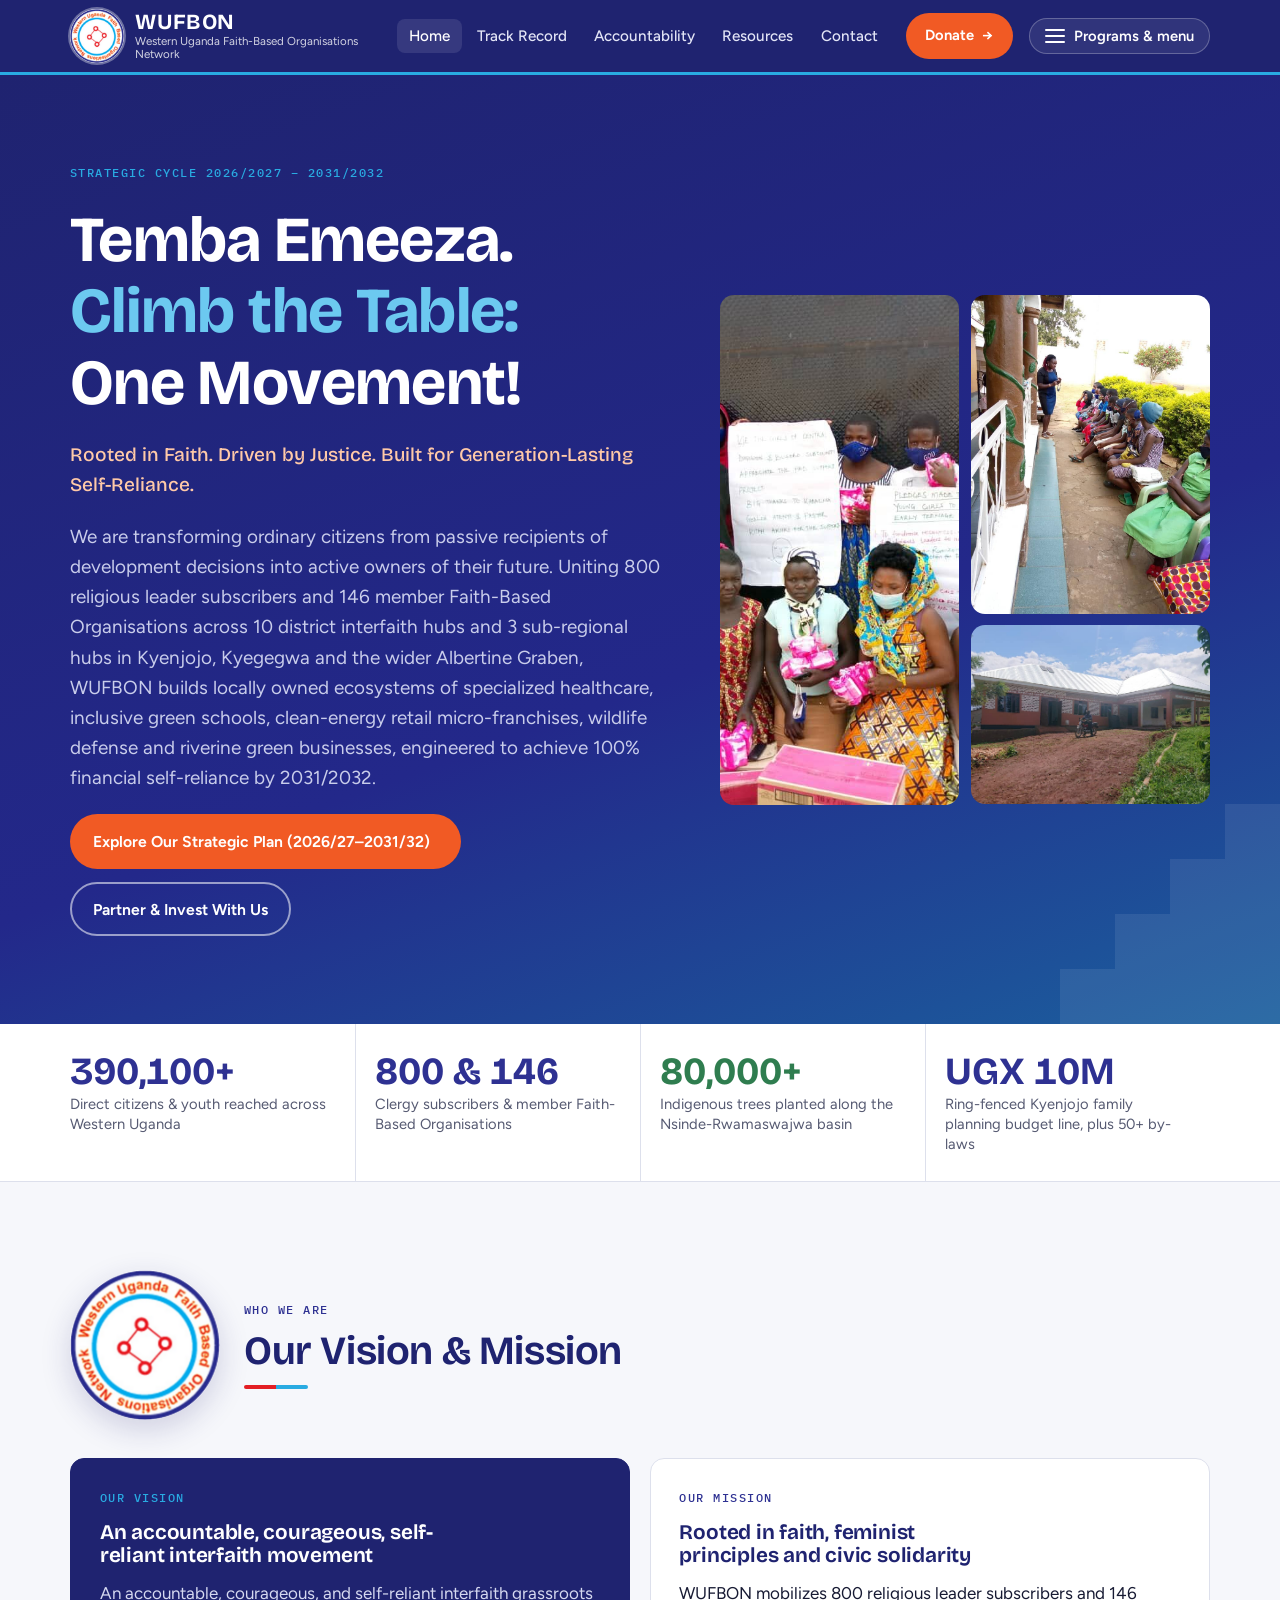
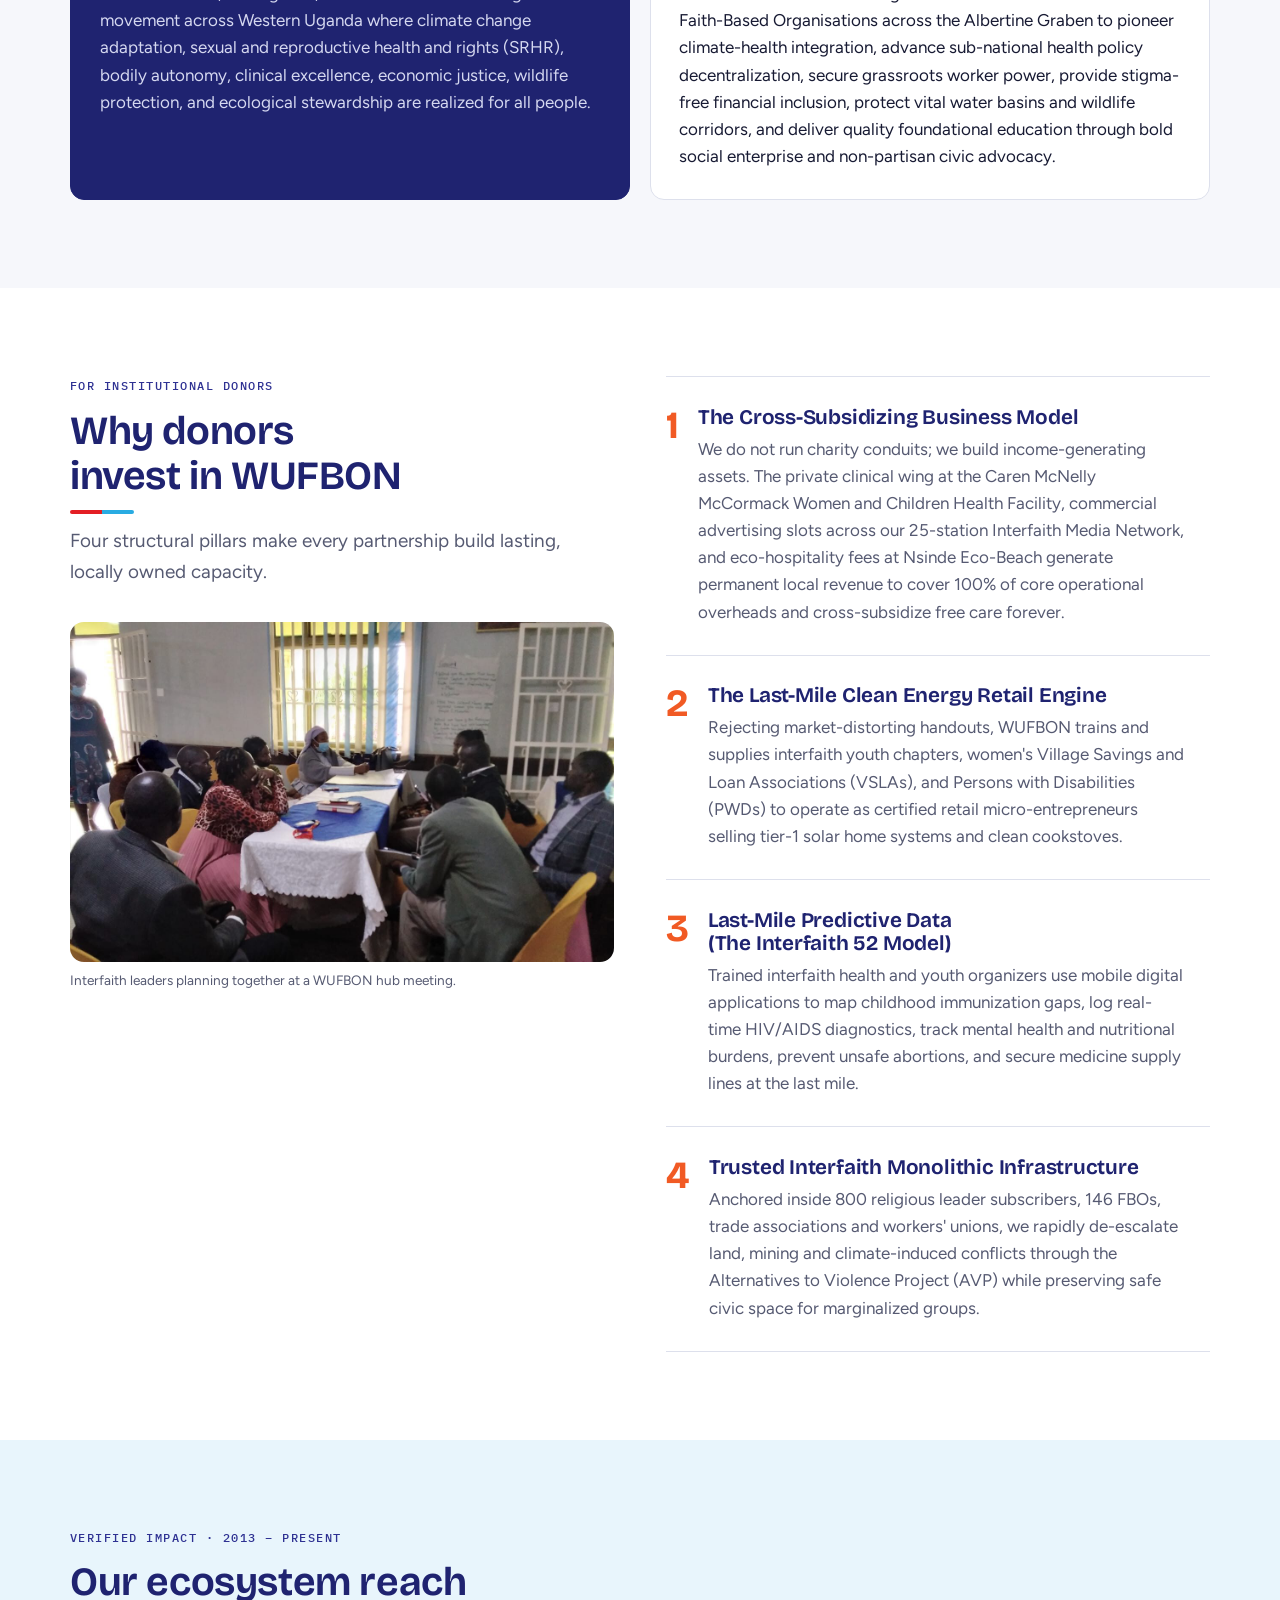
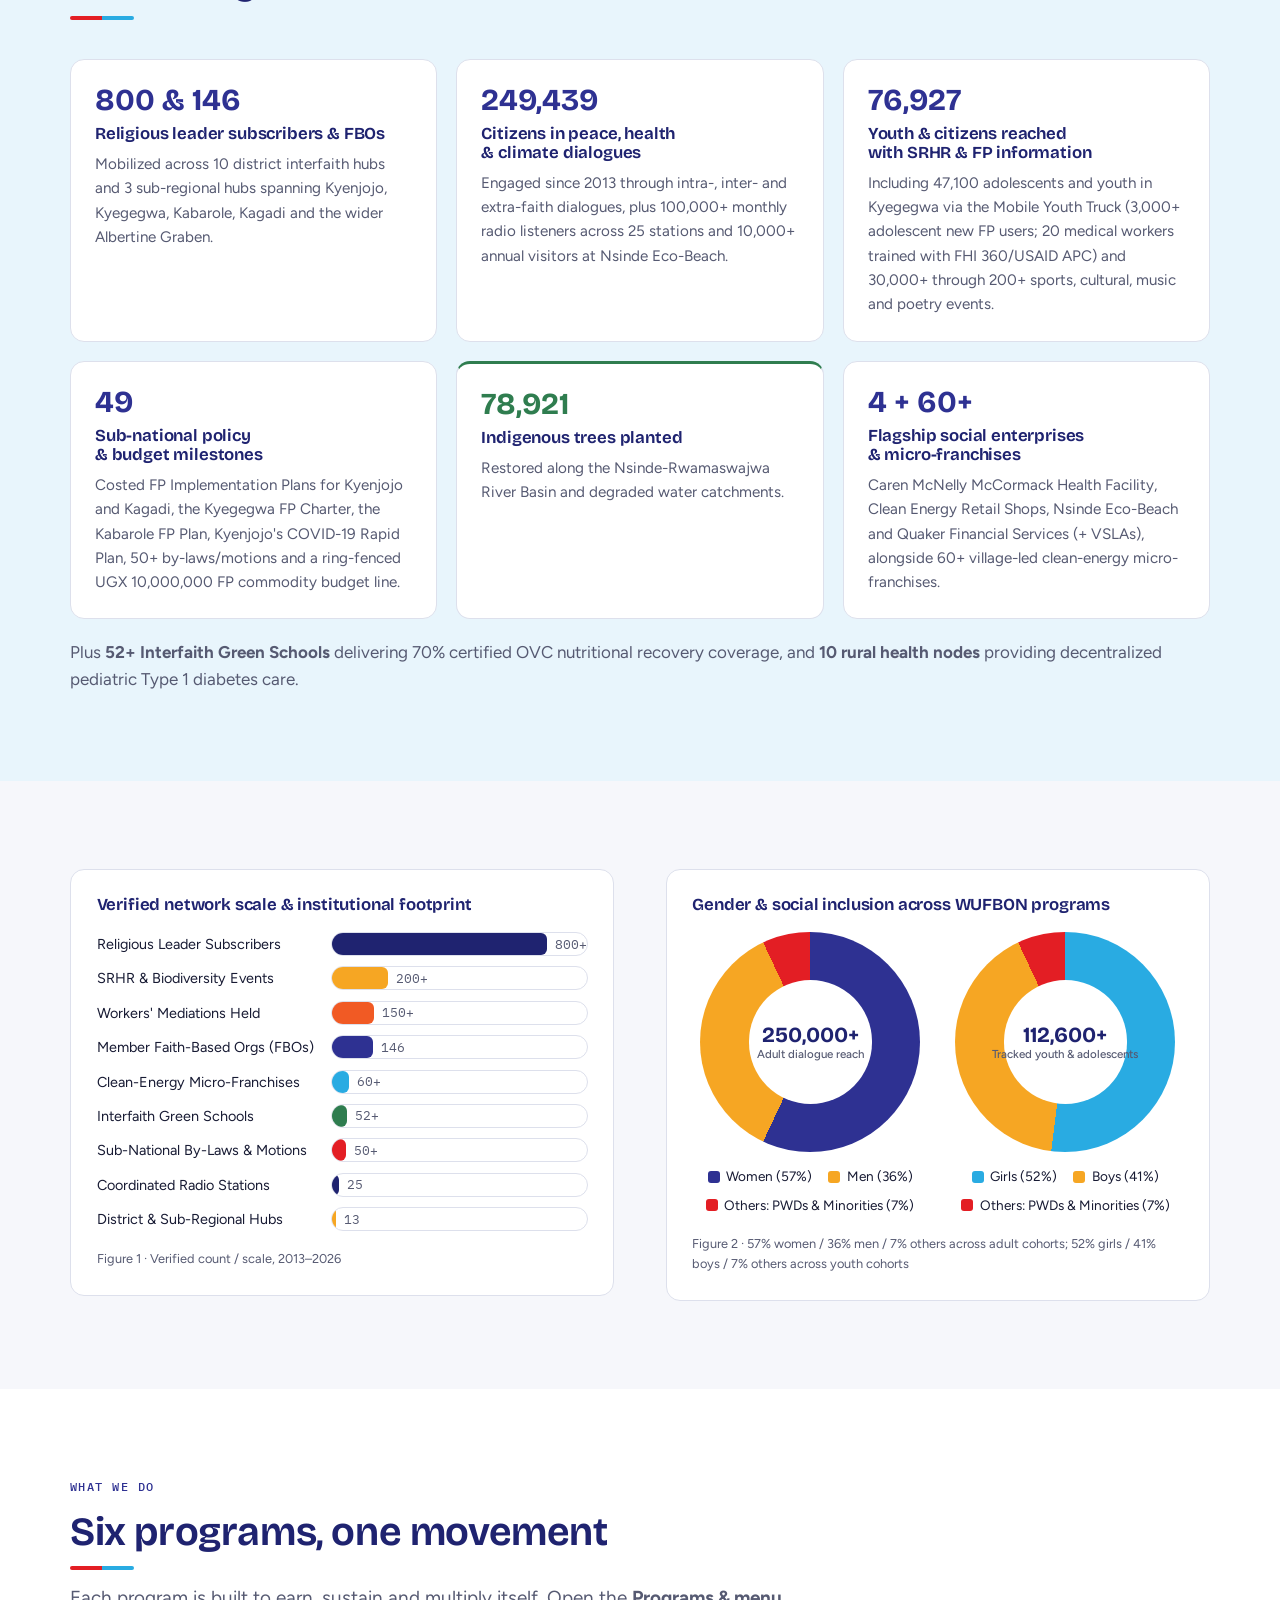
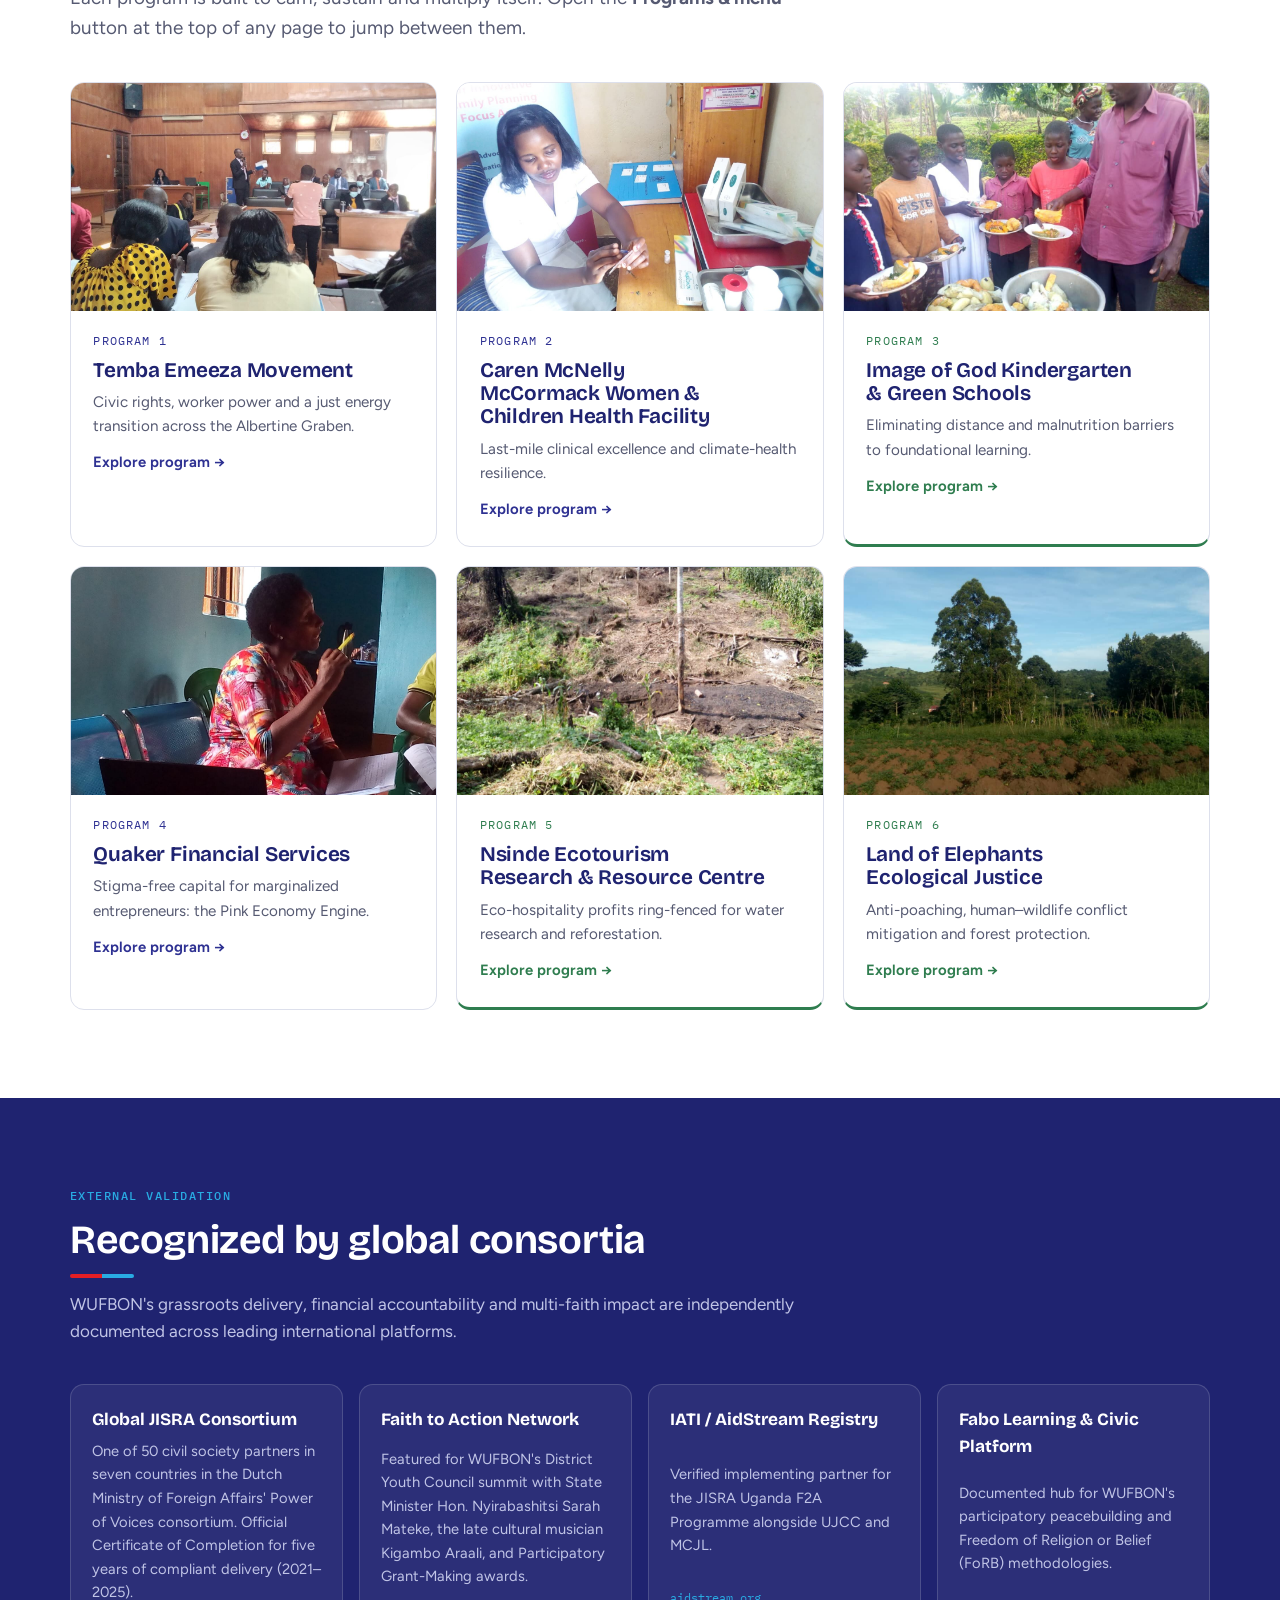
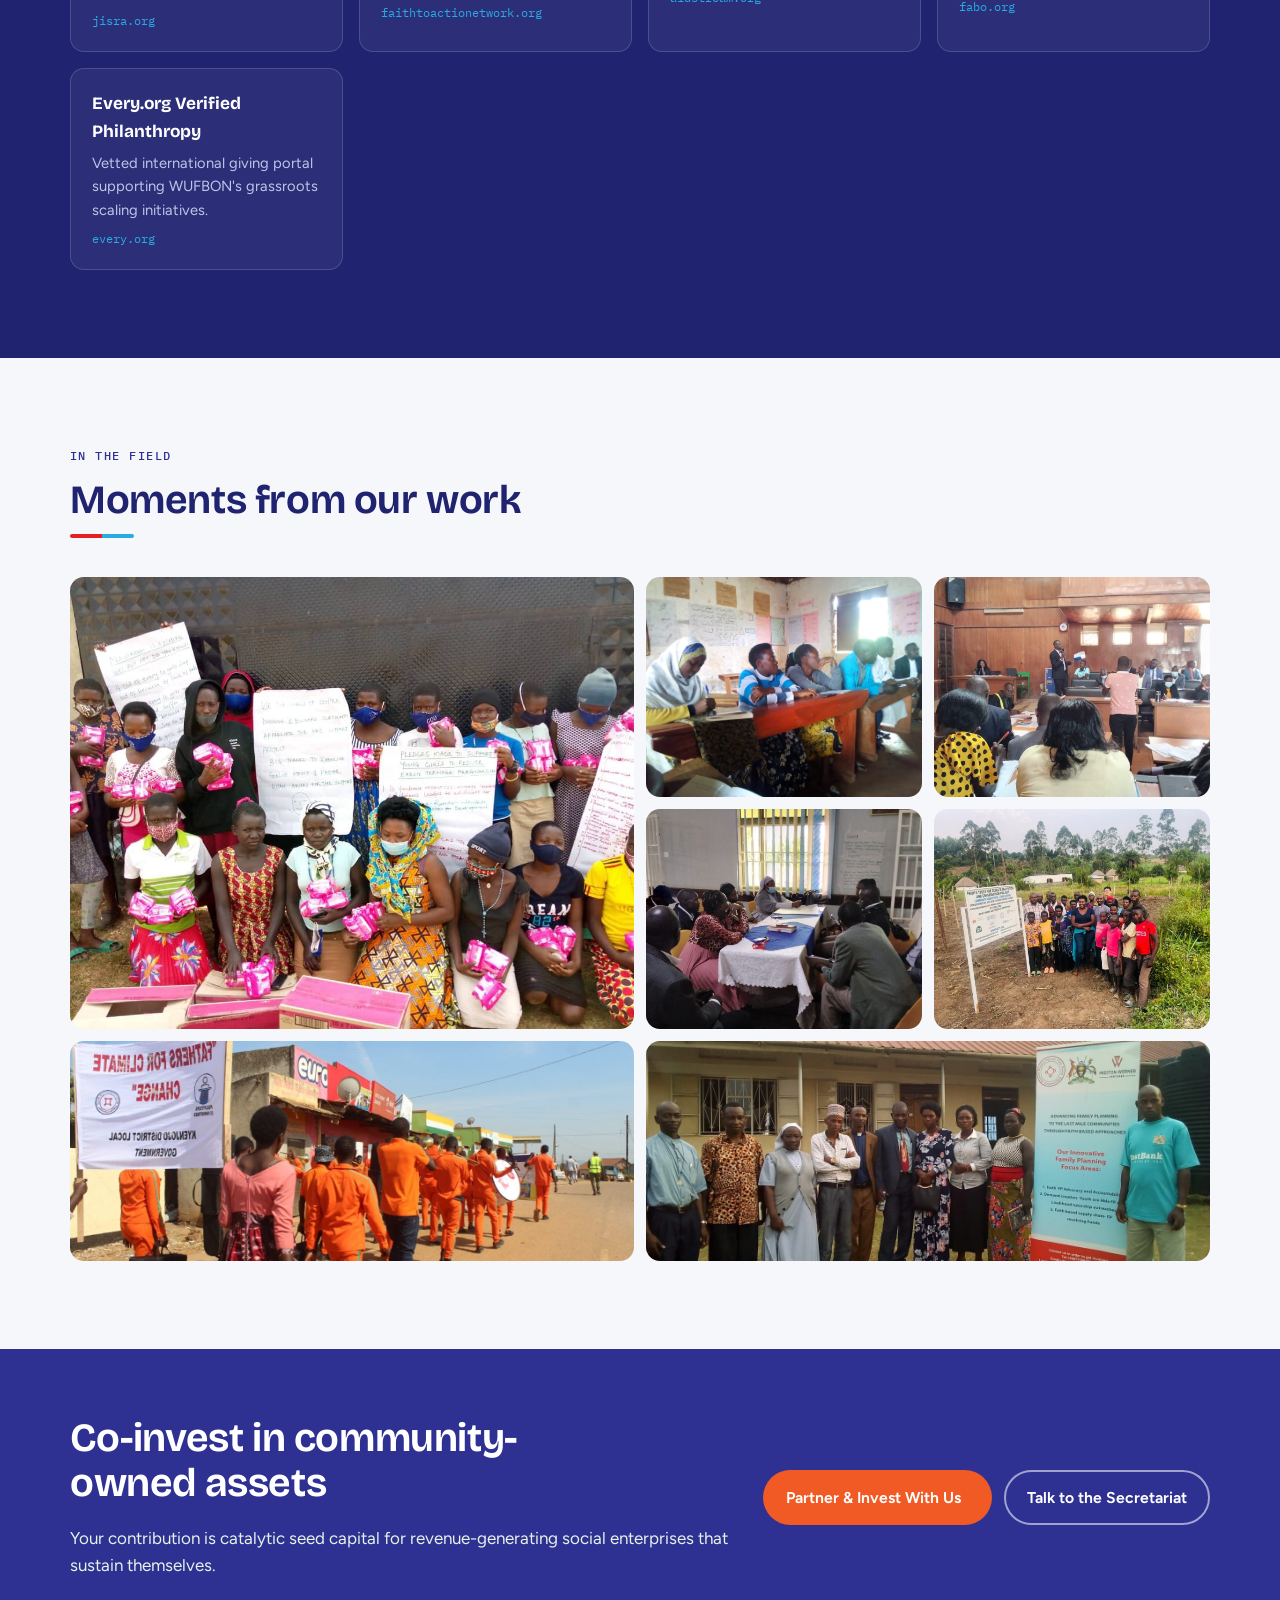
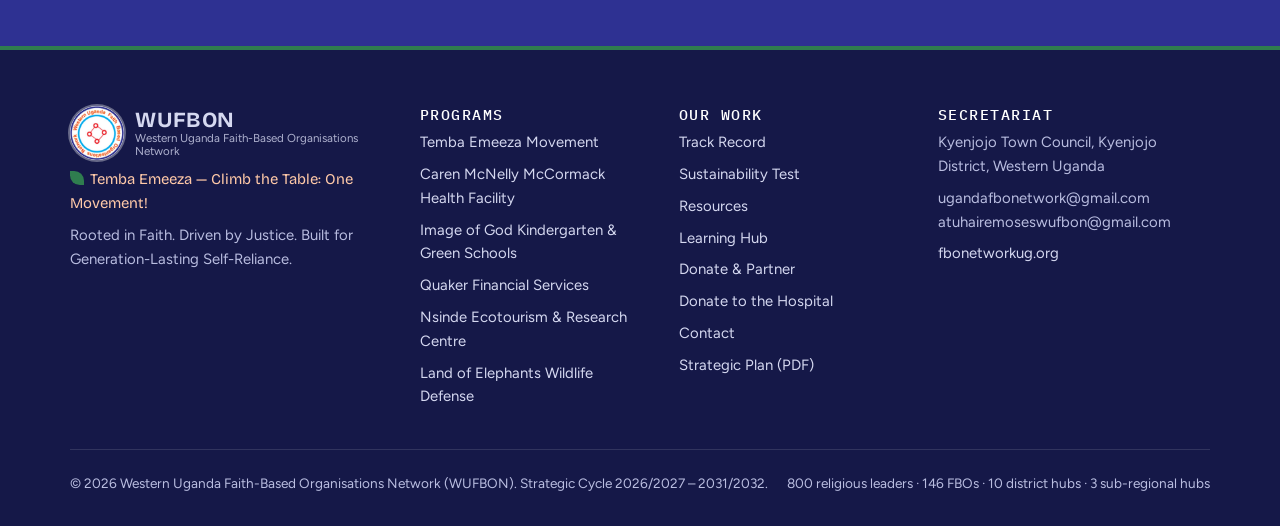
==== commit a31285ff: "sitemaps" ====
--- a/index.html
+++ b/index.html
@@ -3,9 +3,56 @@
 <head>
 <meta charset="utf-8">
 <meta name="viewport" content="width=device-width, initial-scale=1, viewport-fit=cover">
-<title>WUFBON — Western Uganda Faith-Based Organisations Network</title>
+<title>WUFBON | FBO Network Uganda — Western Uganda</title>
 <meta name="claude:viewport-fit-sides" content="cover">
-<meta name="description" content="Temba Emeeza — Climb the Table: One Movement! 800 religious leaders and 146 FBOs building self-reliant communities across Western Uganda.">
+<meta name="description" content="WUFBON (FBO Network Uganda) connects 146 faith-based organisations and 800 religious leaders to build self-reliant communities across Western Uganda.">
+<link rel="canonical" href="https://fbonetworkug.org/">
+<meta property="og:type" content="website">
+<meta property="og:site_name" content="WUFBON">
+<meta property="og:locale" content="en_UG">
+<meta property="og:title" content="WUFBON | FBO Network Uganda — Western Uganda">
+<meta property="og:description" content="WUFBON (FBO Network Uganda) connects 146 faith-based organisations and 800 religious leaders to build self-reliant communities across Western Uganda.">
+<meta property="og:url" content="https://fbonetworkug.org/">
+<meta property="og:image" content="https://fbonetworkug.org/assets/img/wufbon-logo.png">
+<meta property="og:image:alt" content="WUFBON — Western Uganda Faith-Based Organisations Network">
+<meta name="twitter:card" content="summary">
+<meta name="twitter:title" content="WUFBON | FBO Network Uganda — Western Uganda">
+<meta name="twitter:description" content="WUFBON (FBO Network Uganda) connects 146 faith-based organisations and 800 religious leaders to build self-reliant communities across Western Uganda.">
+<meta name="twitter:image" content="https://fbonetworkug.org/assets/img/wufbon-logo.png">
+<script type="application/ld+json">
+{
+  "@context": "https://schema.org",
+  "@graph": [
+    {
+      "@type": "NGO",
+      "@id": "https://fbonetworkug.org/#organization",
+      "name": "Western Uganda Faith-Based Organisations Network",
+      "alternateName": ["WUFBON", "FBO Network Uganda", "FBO Network UG"],
+      "url": "https://fbonetworkug.org/",
+      "logo": "https://fbonetworkug.org/assets/img/wufbon-logo.png",
+      "email": "ugandafbonetwork@gmail.com",
+      "address": {
+        "@type": "PostalAddress",
+        "addressLocality": "Kyenjojo Town Council",
+        "addressRegion": "Western Uganda",
+        "addressCountry": "UG"
+      },
+      "areaServed": {
+        "@type": "AdministrativeArea",
+        "name": "Western Uganda"
+      }
+    },
+    {
+      "@type": "WebSite",
+      "@id": "https://fbonetworkug.org/#website",
+      "url": "https://fbonetworkug.org/",
+      "name": "WUFBON — FBO Network Uganda",
+      "publisher": { "@id": "https://fbonetworkug.org/#organization" },
+      "inLanguage": "en-UG"
+    }
+  ]
+}
+</script>
 <link rel="preconnect" href="https://fonts.googleapis.com"><link rel="preconnect" href="https://fonts.gstatic.com" crossorigin><link rel="stylesheet" href="https://fonts.googleapis.com/css2?family=Bricolage+Grotesque:opsz,wght@12..96,500;12..96,650;12..96,700&family=Figtree:wght@400;500;600;700&family=IBM+Plex+Mono:wght@500&display=swap">
 <link rel="icon" type="image/png" href="assets/img/favicon.png">
 <link rel="stylesheet" href="assets/css/style.css">
--- a/assets/css/style.css
+++ b/assets/css/style.css
@@ -465,3 +465,64 @@
 body.nature .section.tint { background: var(--green-soft); }
 body.nature .section.dark { background: linear-gradient(160deg, var(--forest), var(--green-deep)); }
 body.nature .feature h3 { color: var(--green-deep); }
+
+/* ---------- 404 page ---------- */
+.nf { --nf-hill1: #2a3a8f; --nf-hill2: #24614a; --nf-hill3: #1c4a38; --nf-tree: #2f7d4f; --nf-tree2: #3f9a63;
+  position: relative; overflow: hidden; color: #e3e5f6; min-height: min(760px, 92vh); display: grid; align-items: start;
+  background: radial-gradient(120% 80% at 70% 10%, #3b3fa8 0%, #23277a 45%, #171a55 100%); }
+.nf-scene { position: absolute; inset: 0; pointer-events: none; }
+.nf-sun { position: absolute; top: 9%; right: 12%; width: clamp(90px, 14vw, 170px); aspect-ratio: 1; border-radius: 50%;
+  background: radial-gradient(circle, #ffd08a 0%, #f6a623 45%, rgba(241, 90, 36, 0) 72%); animation: nf-sun 6s ease-in-out infinite alternate; }
+@keyframes nf-sun { from { transform: translateY(6px) scale(1); opacity: .85; } to { transform: translateY(-6px) scale(1.08); opacity: 1; } }
+.nf-leaves { position: absolute; inset: 0; width: 100%; height: 100%; }
+.nf-land { position: absolute; left: 0; right: 0; bottom: 0; width: 100%; height: 58%; }
+.nf-layer { transition: transform .4s ease-out; }
+.nf-tree { animation: nf-sway var(--sway-d, 5s) ease-in-out infinite alternate; transform-box: view-box; }
+@keyframes nf-sway { from { transform: rotate(-2.5deg); } to { transform: rotate(2.5deg); } }
+.nf-river { fill: none; stroke: #29abe2; stroke-width: 5; stroke-linecap: round; stroke-dasharray: 60 26; opacity: .85; animation: nf-flow 3s linear infinite; }
+.nf-river2 { stroke: #8fd8f5; stroke-width: 2.5; stroke-dasharray: 30 40; opacity: .7; animation-duration: 2.2s; }
+@keyframes nf-flow { to { stroke-dashoffset: -172; } }
+
+.nf-inner { position: relative; z-index: 2; padding-block: clamp(2.5rem, 6vw, 4.5rem) clamp(9rem, 24vw, 15rem); display: grid; justify-items: center; text-align: center; gap: 1rem; }
+.nf-eyebrow { color: #8fd8f5; animation: rise .7s .1s both; }
+.nf-code { display: flex; align-items: center; justify-content: center; gap: clamp(4px, 1.5vw, 16px); font-size: clamp(6rem, 22vw, 13rem); line-height: .9; color: #fff; margin: 0; letter-spacing: -0.03em; }
+.nf-digit { display: inline-block; text-shadow: 0 10px 40px rgba(10, 12, 50, .5); animation: nf-drop .9s cubic-bezier(.2,1.4,.4,1) both, nf-float 4s ease-in-out infinite alternate; animation-delay: calc(var(--d) * .12s + .2s), calc(var(--d) * .4s + 1.2s); }
+@keyframes nf-drop { from { transform: translateY(-120%) rotate(-8deg); opacity: 0; } to { transform: none; opacity: 1; } }
+@keyframes nf-float { from { transform: translateY(0); } to { transform: translateY(-10px); } }
+.nf-zero { width: .82em; height: .82em; flex: none; animation: pop .8s .35s cubic-bezier(.2,1.4,.4,1) both; }
+.nf-ring { fill: #fff; stroke: #29abe2; stroke-width: 5; }
+.nf-net { transform-origin: 60px 60px; animation: nf-spin 14s linear infinite; }
+@keyframes nf-spin { to { transform: rotate(360deg); } }
+.nf-line { fill: none; stroke: #e31e24; stroke-width: 4; stroke-dasharray: 240; stroke-dashoffset: 240; animation: nf-draw 1.4s .7s ease forwards; }
+@keyframes nf-draw { to { stroke-dashoffset: 0; } }
+.nf-node { fill: #fff; stroke: #e31e24; stroke-width: 5; transform-box: fill-box; transform-origin: center; animation: nf-node 2.4s ease-in-out infinite; animation-delay: calc(var(--n) * .6s + 1.2s); }
+@keyframes nf-node { 0%, 70%, 100% { transform: scale(1); fill: #fff; } 35% { transform: scale(1.35); fill: #ffd3c2; } }
+.nf-title { color: #fff; font-size: clamp(1.6rem, 4vw, 2.6rem); animation: rise .7s .55s both; }
+.nf-lead { max-width: 56ch; color: #c9cdeb; font-size: 1.1rem; animation: rise .7s .7s both; }
+.nf-cta { justify-content: center; animation: rise .7s .85s both; }
+
+/* "Climb the table" staircase with a hopping climber */
+.nf-climb { position: relative; width: 150px; height: 70px; margin: .4rem 0; animation: rise .7s .8s both; }
+.nf-step { position: absolute; bottom: 0; width: 50px; background: #f15a24; border-radius: 4px 4px 0 0; }
+.nf-step.s1 { left: 0; height: 18px; } .nf-step.s2 { left: 50px; height: 34px; background: #f6a623; } .nf-step.s3 { left: 100px; height: 50px; background: #2f7d4f; }
+.nf-climber { position: absolute; width: 16px; height: 16px; border-radius: 50%; background: #29abe2; box-shadow: 0 0 0 3px #fff; left: 17px; bottom: 18px; animation: nf-climb 3.6s cubic-bezier(.45,0,.55,1) infinite; }
+@keyframes nf-climb {
+  0% { left: 17px; bottom: 18px; } 12% { left: 42px; bottom: 52px; } 22% { left: 67px; bottom: 34px; }
+  34% { left: 92px; bottom: 68px; } 44% { left: 117px; bottom: 50px; } 70% { left: 117px; bottom: 50px; transform: scale(1.15); }
+  80% { left: 117px; bottom: 50px; transform: scale(1); opacity: 1; } 90% { opacity: 0; left: 17px; bottom: 18px; } 100% { opacity: 1; left: 17px; bottom: 18px; } }
+.nf-climb em { position: absolute; right: -6px; top: -4px; transform: translateX(100%); font-style: normal; font-family: var(--display); color: #ffc9a8; font-size: .95rem; white-space: nowrap; }
+@media (max-width: 480px) { .nf-climb em { position: static; transform: none; display: block; margin-top: 76px; } .nf-climb { margin-bottom: 1.6rem; } }
+
+.nf-links { display: grid; grid-template-columns: repeat(4, 1fr); gap: 1rem; }
+.nf-link { display: grid; gap: .25rem; background: var(--white); border: 1px solid var(--line); border-radius: var(--r); padding: 1.1rem 1.2rem; text-decoration: none; color: var(--ink); transition: transform .2s ease, border-color .2s ease, box-shadow .2s ease; animation: rise .6s both; animation-delay: calc(var(--i) * 70ms + 1s); }
+.nf-link strong { color: var(--leaf); font-family: var(--display); font-size: 1.08rem; }
+.nf-link span { color: var(--muted); font-size: .9rem; }
+.nf-link:hover { transform: translateY(-4px); border-color: var(--mint); box-shadow: 0 12px 26px rgba(31,35,112,.12); color: var(--ink); }
+@media (max-width: 900px) { .nf-links { grid-template-columns: 1fr 1fr; } }
+@media (max-width: 420px) { .nf-links { grid-template-columns: 1fr; } }
+@media (prefers-reduced-motion: reduce) { .nf *, .nf-link { animation: none !important; } .nf-line { stroke-dashoffset: 0; } }
+.btn-ghost { background: transparent; }
+.nf { min-height: min(780px, calc(100svh - 76px)); }
+.nf-inner { padding-block: clamp(2rem, 4vw, 3rem) clamp(7rem, 14vw, 10rem); gap: .85rem; }
+.nf-land { height: 50%; }
+@media (max-width: 560px) { .nf-sun { top: 3%; right: 4%; width: 64px; } }
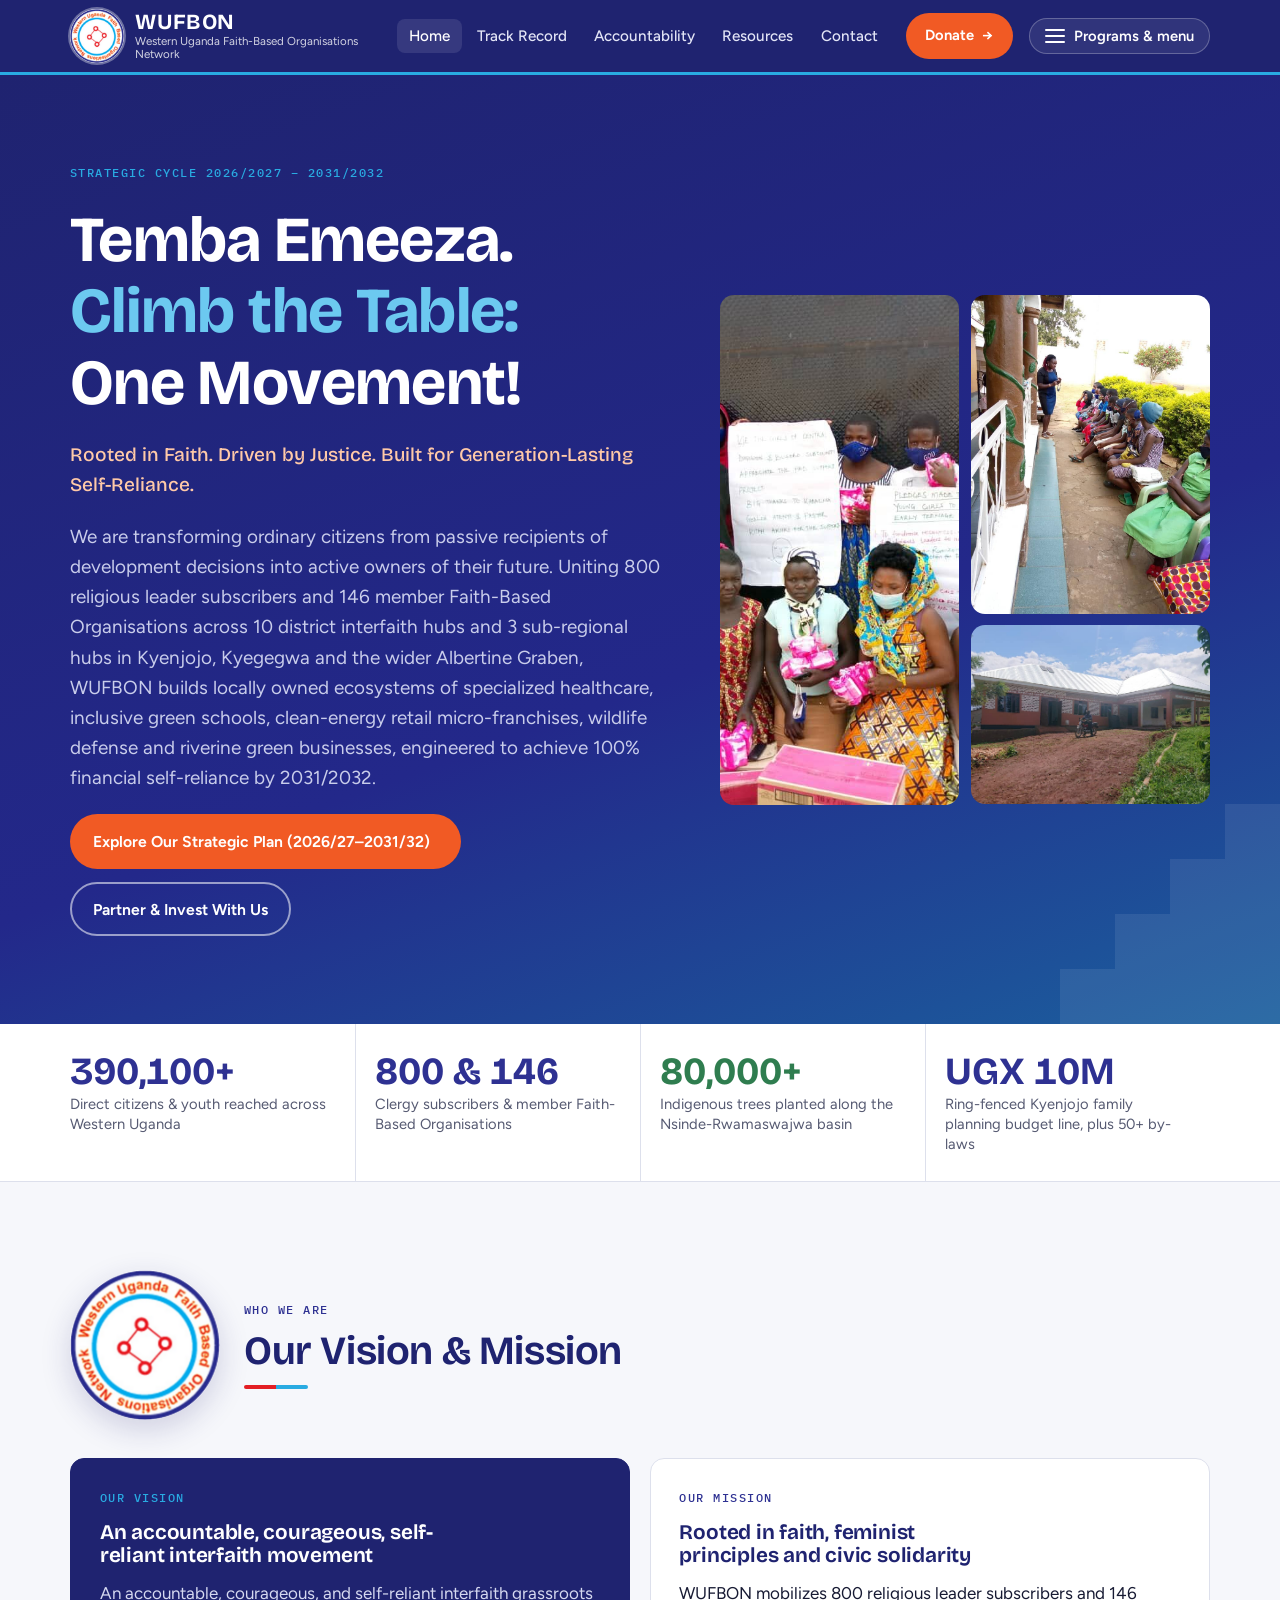
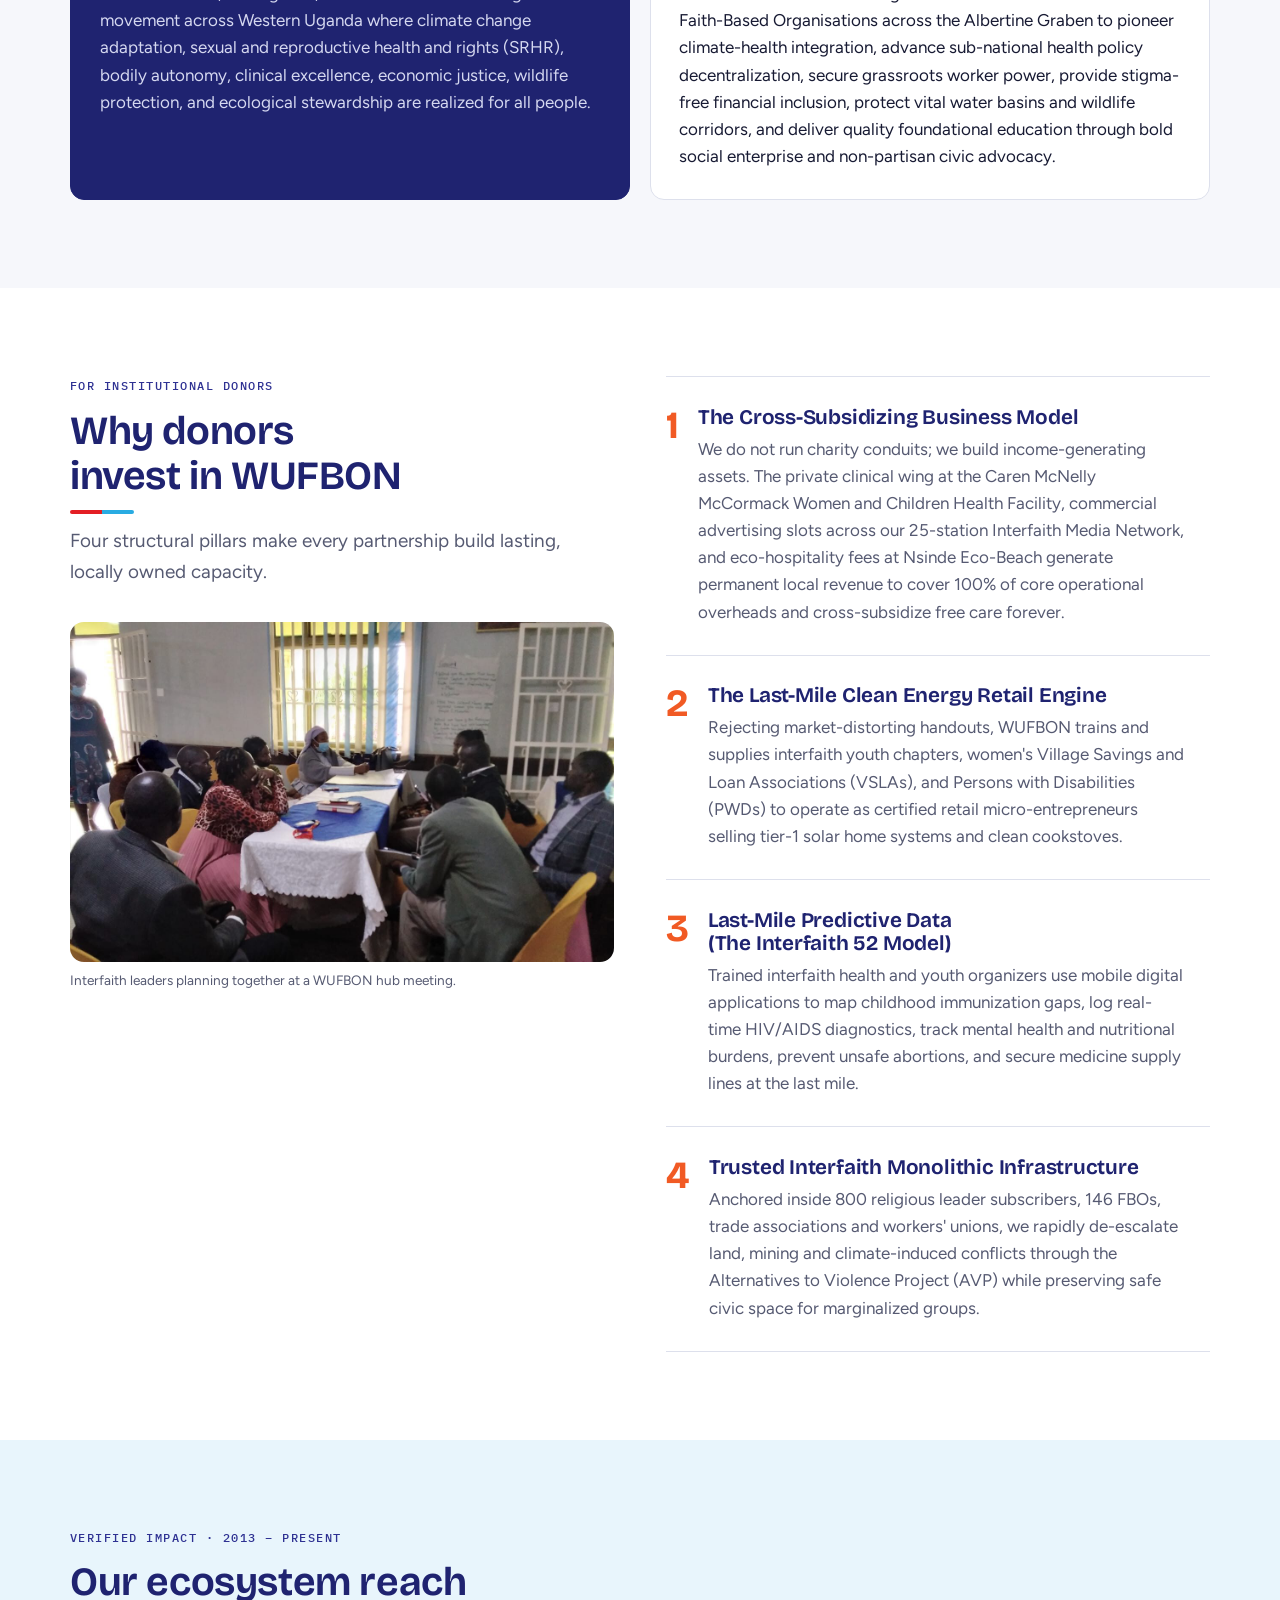
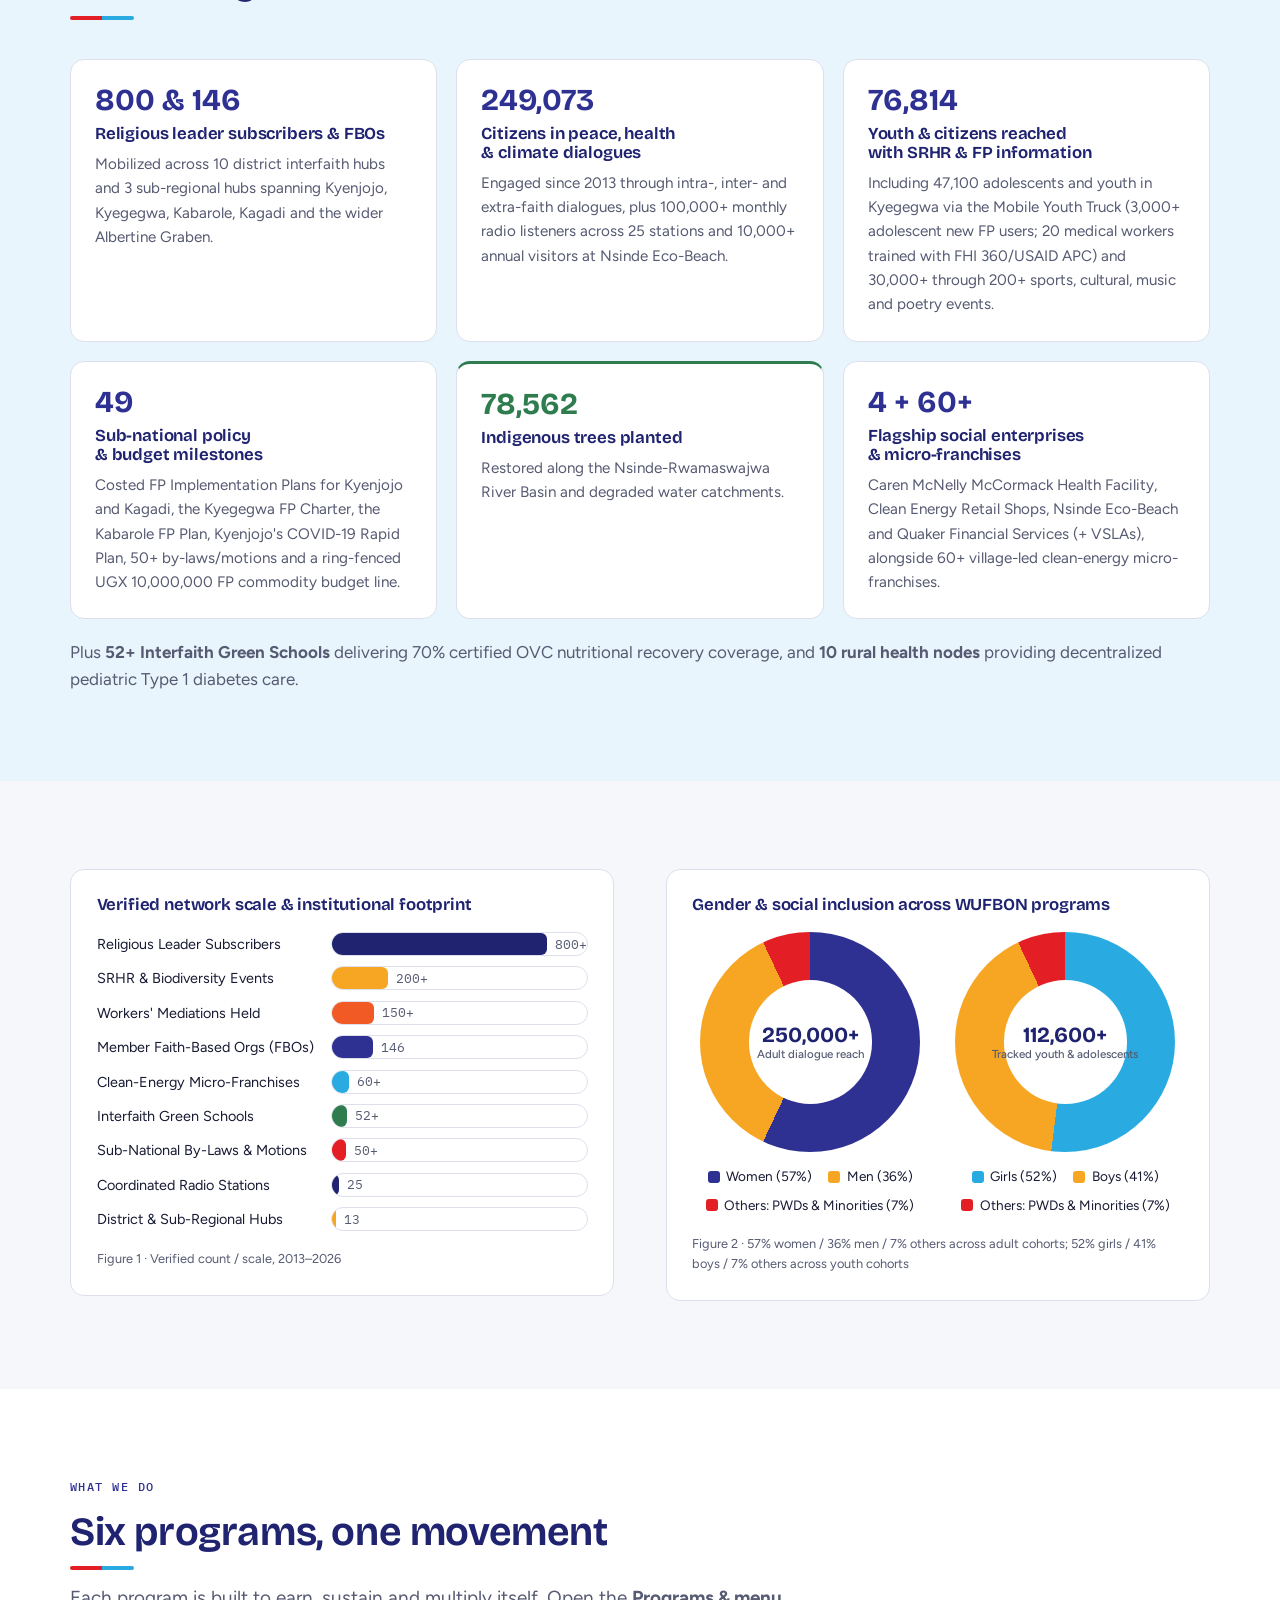
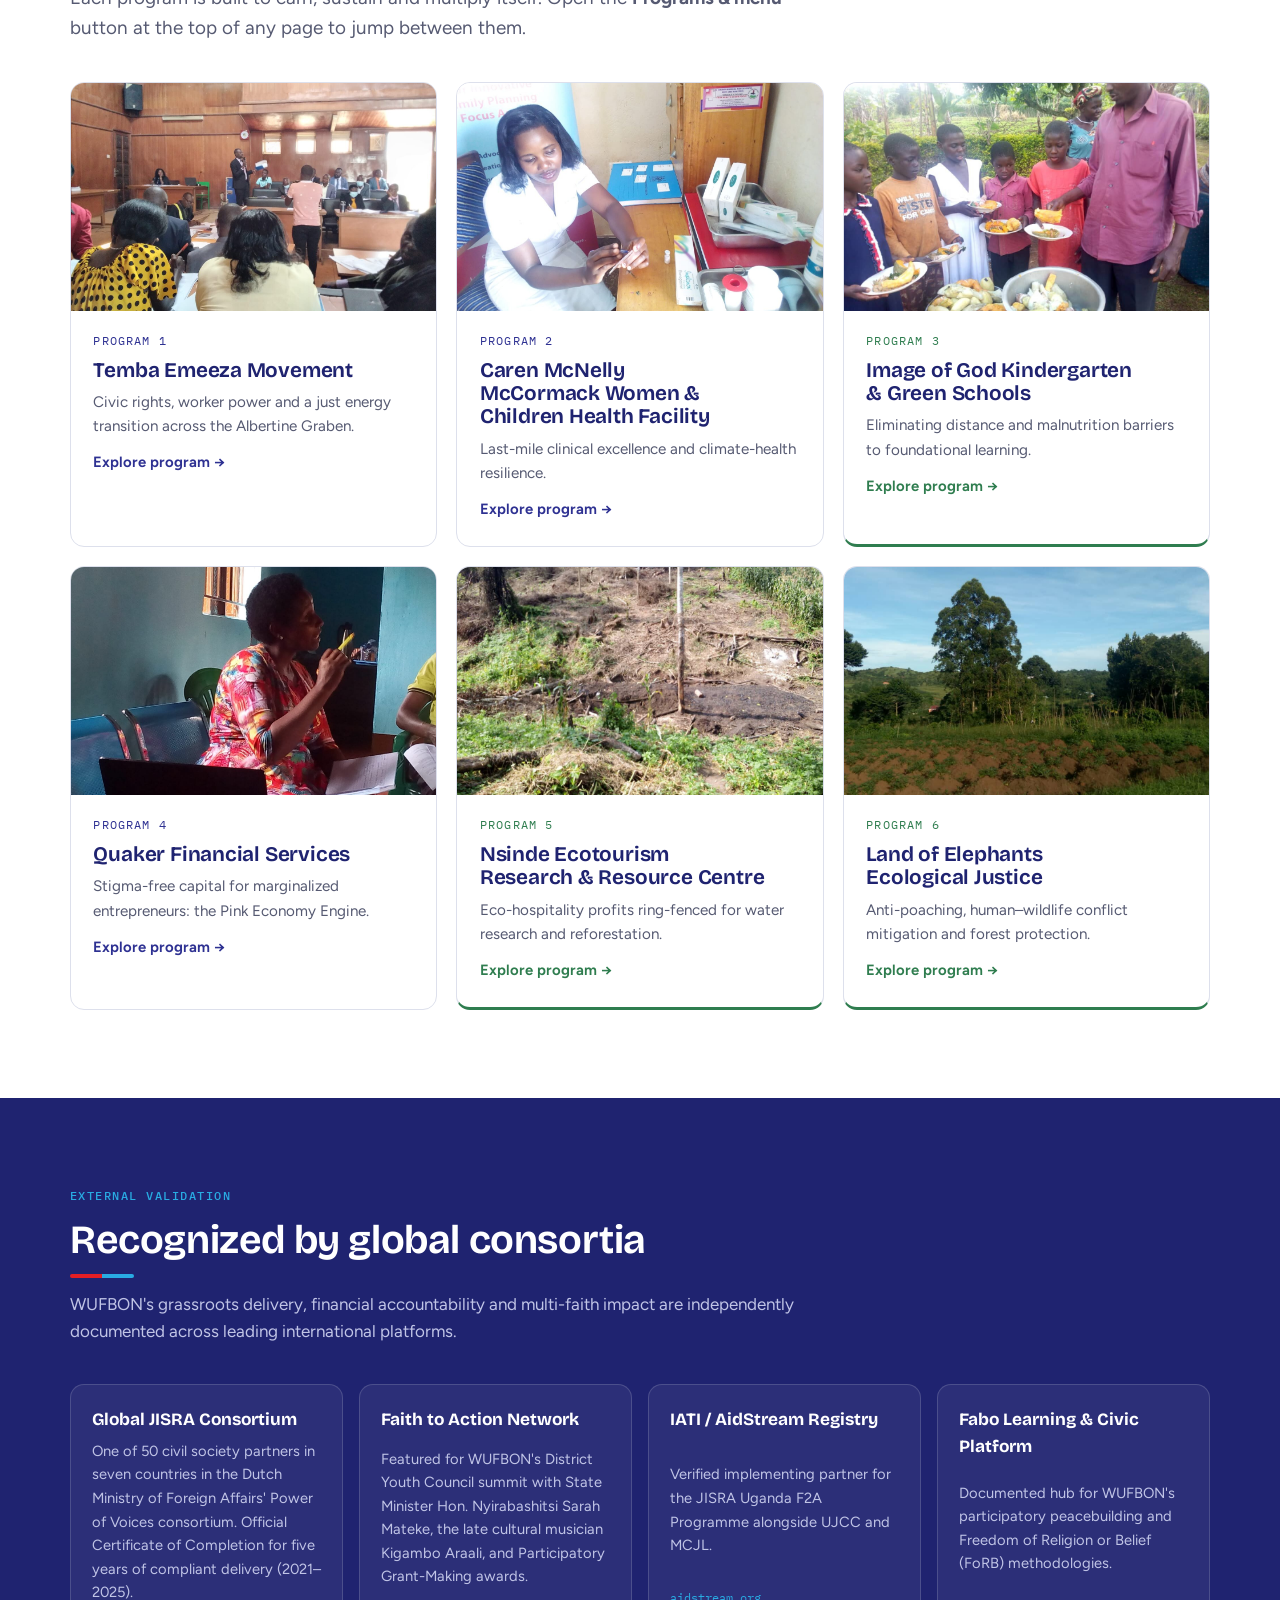
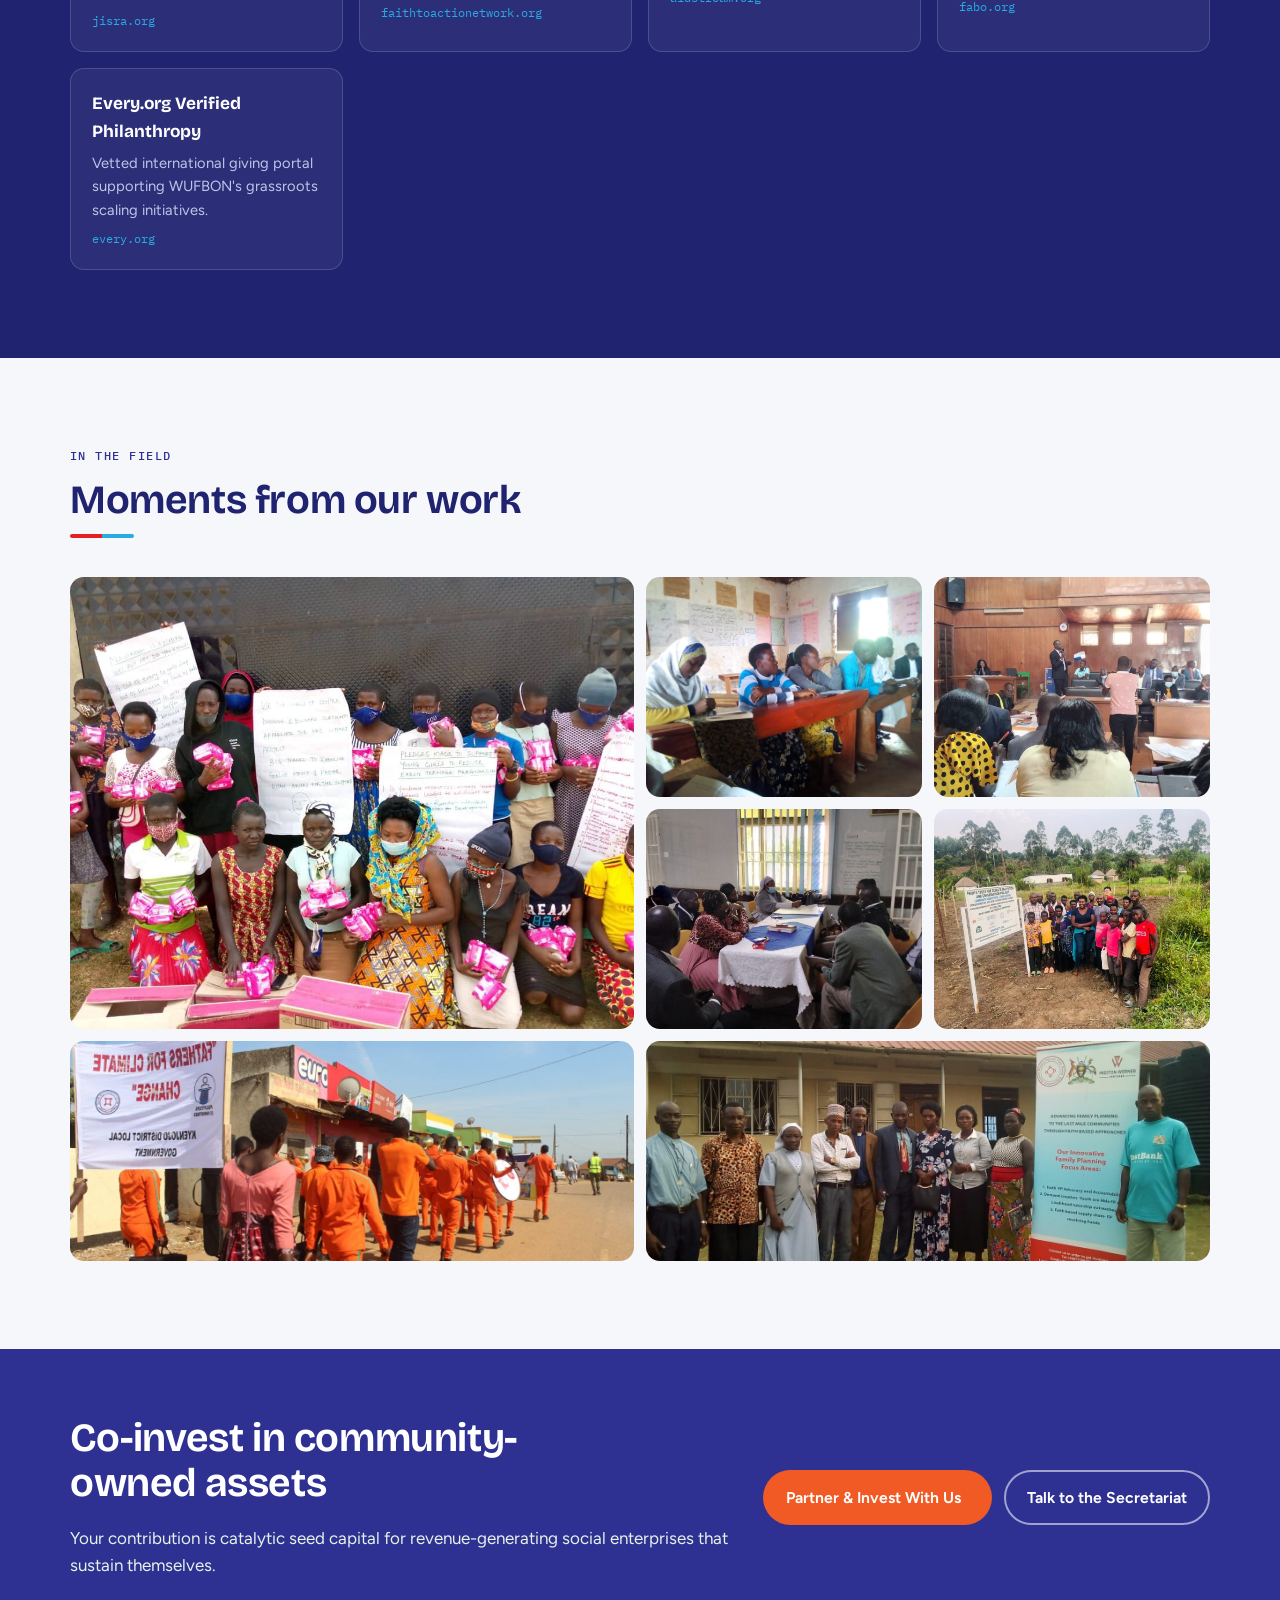
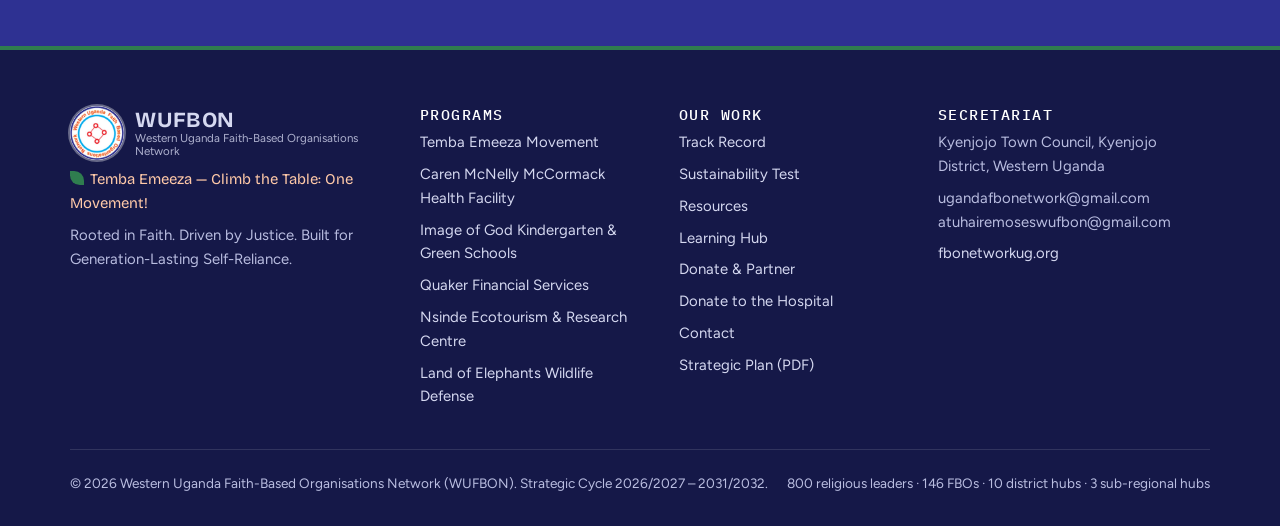
==== commit 4f29c716: "meta" ====
--- a/index.html
+++ b/index.html
@@ -27,7 +27,7 @@
       "@type": "NGO",
       "@id": "https://fbonetworkug.org/#organization",
       "name": "Western Uganda Faith-Based Organisations Network",
-      "alternateName": ["WUFBON", "FBO Network Uganda", "FBO Network UG"],
+      "alternateName": ["WUFBON", "FBO Network Uganda", "fbonetwork", "Fbo Network" "FBO Network UG", "FBO Network Uganda", "Western Uganda FBO Network", "Western Uganda Faith-Based Organisations Network", "Western Uganda Faith-Based Organizations Network", ],
       "url": "https://fbonetworkug.org/",
       "logo": "https://fbonetworkug.org/assets/img/wufbon-logo.png",
       "email": "ugandafbonetwork@gmail.com",
